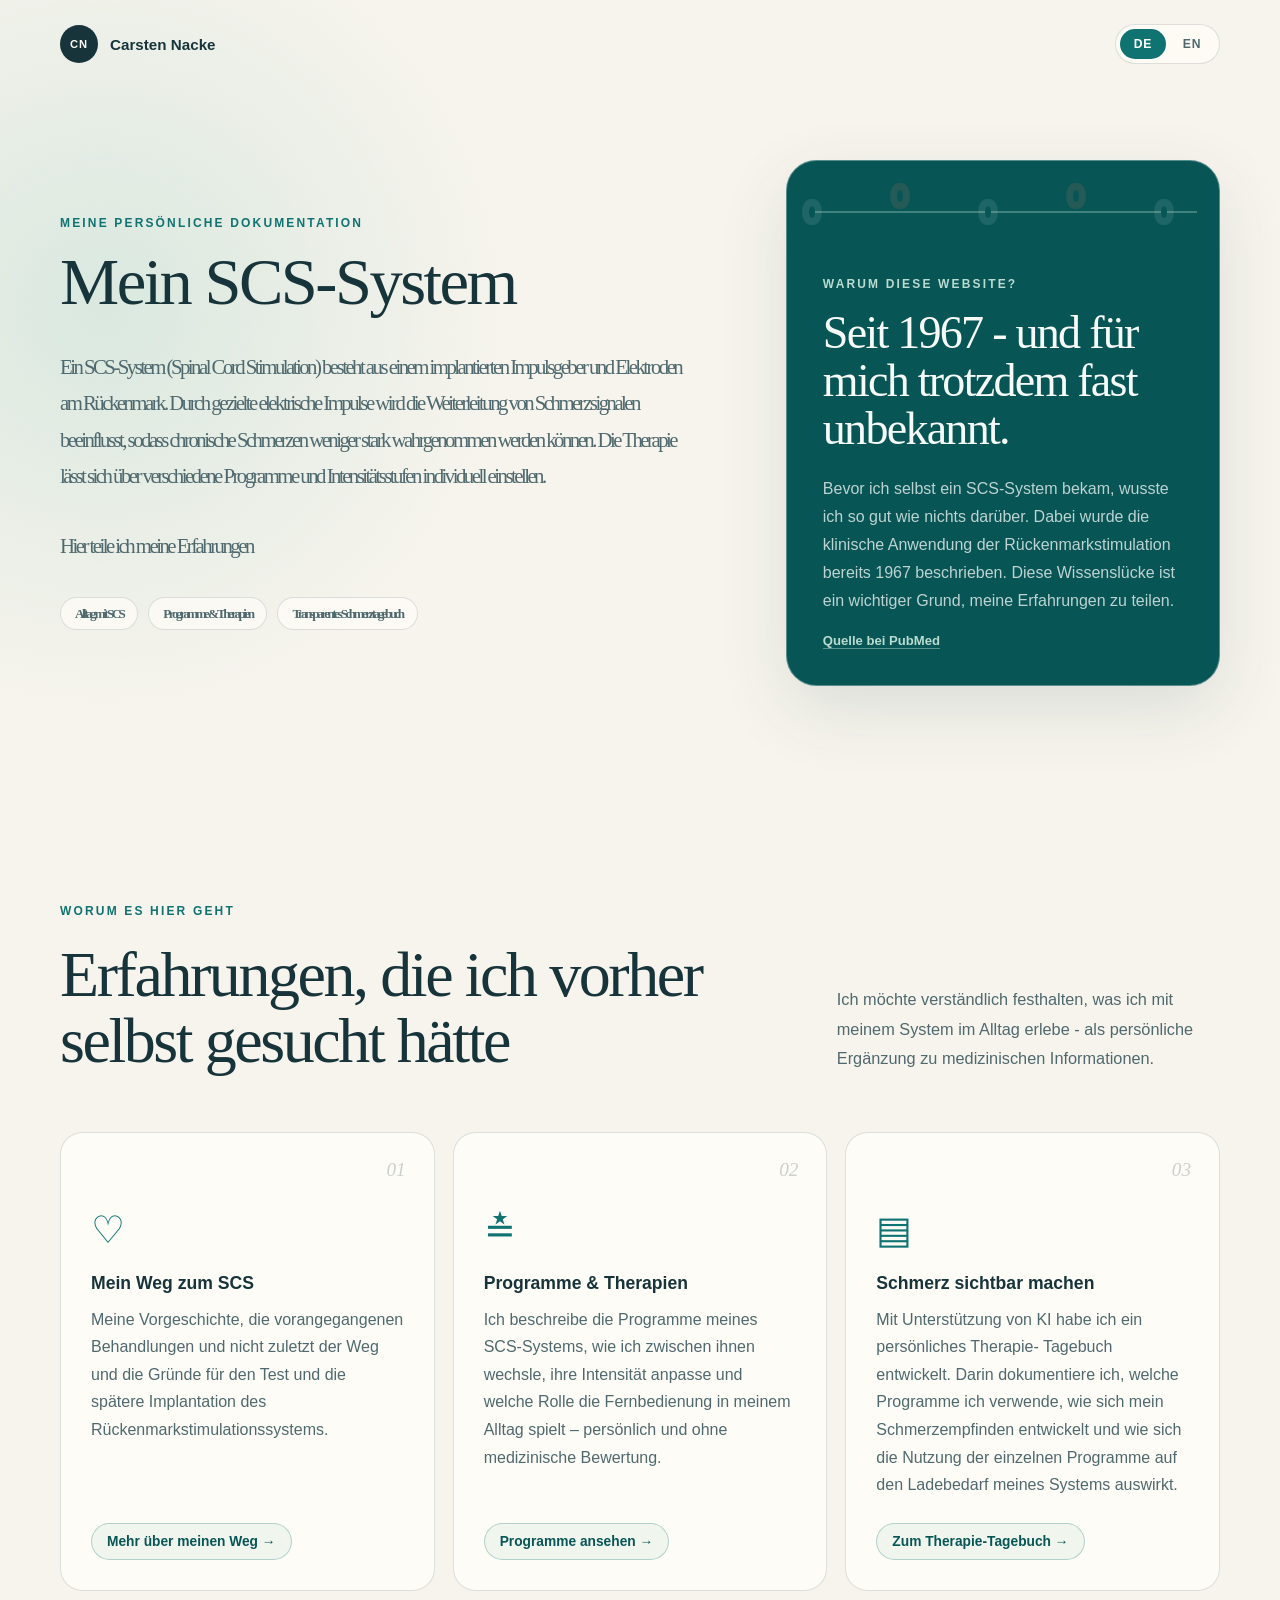
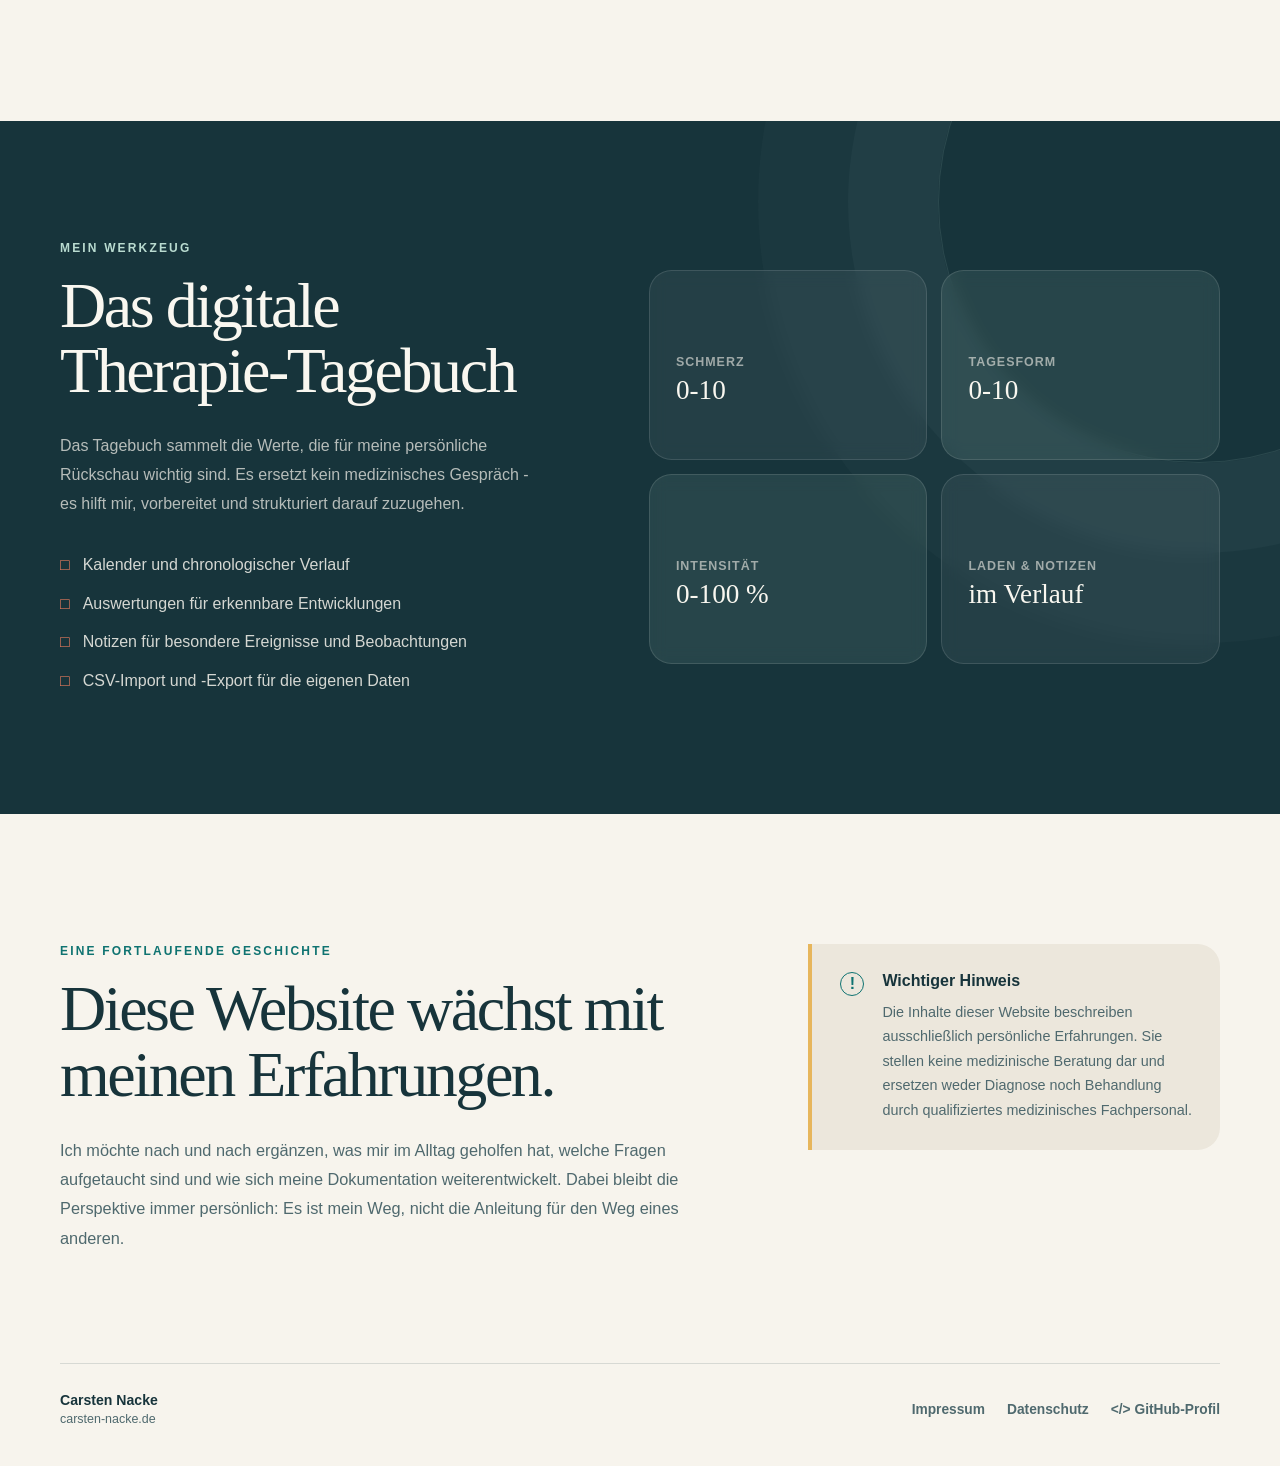
==== index.html @ b37eaeaf "Change heading from h2 to h1 for SCS-System" ====
<!doctype html>
<html lang="de">

<head>
  <meta charset="utf-8" />
  <meta name="viewport" content="width=device-width, initial-scale=1" />
  <meta name="description"
    content="Carsten Nacke berichtet über sein Leben mit einem SCS-Implantat, einstellbare Therapieprogramme und sein persönliches Schmerztagebuch." />
  <meta name="theme-color" content="#f7f4ed" />
  <link rel="canonical" href="https://carsten-nacke.de/" />
  <link rel="icon" href="favicon.svg" type="image/svg+xml" />
  <link rel="stylesheet" href="styles.css" />
  <title>Mein Leben mit einem SCS-Implantat | Carsten N</title>
</head>

<body>
  <div class="site-frame" id="top">
    <header class="site-header section-shell">
      <a class="brand" href="#top" aria-label="Carsten Nacke - Startseite">
        <span class="brand-mark" aria-hidden="true">CN</span>
        <span>Carsten Nacke</span>
      </a>
      <div class="language-tabs" aria-label="Sprache / Language" role="group">
        <button class="language-button active" data-language="de" type="button">DE</button>
        <button class="language-button" data-language="en" type="button">EN</button>
      </div>
    </header>

    <div class="language-panel" data-panel="de">
      <main>
        <section class="hero-section section-shell">
          <div class="hero-copy">
            <p class="eyebrow">Meine persönliche Dokumentation</p>
            <h1>Mein SCS-System</h>
            <p class="hero-intro">
              Ein SCS-System (Spinal Cord Stimulation) besteht aus einem implantierten 
              Impulsgeber und Elektroden am Rückenmark. Durch gezielte elektrische 
              Impulse wird die Weiterleitung von Schmerzsignalen beeinflusst, sodass 
              chronische Schmerzen weniger stark wahrgenommen werden können. Die 
              Therapie lässt sich über verschiedene Programme und Intensitätsstufen 
              individuell einstellen.
            </p>
            <p class="hero-intro">
              Hier teile ich meine Erfahrungen
            </p>  
            <div class="tag-list" aria-label="Themenschwerpunkte">
              <span class="topic-tag">Alltag mit SCS</span>
              <span class="topic-tag">Programme &amp; Therapien</span>
              <span class="topic-tag">Transparentes Schmerztagebuch</span>
            </div>
          </div>

          <aside class="signal-card">
            <div class="signal-visual" aria-hidden="true">
              <span></span><span></span><span></span><span></span><span></span>
            </div>
            <p class="card-label">Warum diese Website?</p>
            <h2>Seit 1967 - und für mich trotzdem fast unbekannt.</h2>
            <p class="signal-text">
              Bevor ich selbst ein SCS-System bekam, wusste ich so gut wie nichts
              darüber. Dabei wurde die klinische Anwendung der
              Rückenmarkstimulation bereits 1967 beschrieben. Diese Wissenslücke
              ist ein wichtiger Grund, meine Erfahrungen zu teilen.
            </p>
            <a class="source-link" href="https://pubmed.ncbi.nlm.nih.gov/12435997/" rel="noreferrer"
              target="_blank">Quelle bei PubMed</a>
          </aside>
        </section>

        <section class="story-section section-shell">
          <div class="section-heading">
            <p class="eyebrow">Worum es hier geht</p>
            <h2>Erfahrungen, die ich vorher selbst gesucht hätte</h2>
            <p>
              Ich möchte verständlich festhalten, was ich mit meinem System im
              Alltag erlebe - als persönliche Ergänzung zu medizinischen
              Informationen.
            </p>
          </div>
          <div class="chapter-grid">
            <article class="chapter-card">
              <div class="chapter-number">01</div>
              <span class="chapter-icon" aria-hidden="true">♡</span>
              <h3>Mein Weg zum SCS</h3>
              <p>
                Meine Vorgeschichte, die vorangegangenen Behandlungen und
                nicht zuletzt der Weg und die Gründe für den Test und die 
                spätere Implantation des Rückenmarkstimulationssystems.
              </p>
              <a class="chapter-link" href="mein-weg.html">
                Mehr über meinen Weg →
              </a>
            </article>
            <article class="chapter-card">
              <div class="chapter-number">02</div>
              <span class="chapter-icon" aria-hidden="true">≛</span>
              <h3>Programme &amp; Therapien</h3>
              <p>
                Ich beschreibe die Programme meines SCS-Systems, wie ich 
                zwischen ihnen wechsle, ihre Intensität anpasse und welche 
                Rolle die Fernbedienung in meinem Alltag spielt – 
                persönlich und ohne medizinische Bewertung.

              </p>
              <a class="chapter-link" href="programme.html">
                Programme ansehen →
              </a>
            </article>
            <article class="chapter-card">
              <div class="chapter-number">03</div>
              <span class="chapter-icon" aria-hidden="true">▤</span>
              <h3>Schmerz sichtbar machen</h3>
              <p>
                Mit Unterstützung von KI habe ich ein persönliches Therapie-
                Tagebuch entwickelt. Darin dokumentiere ich, welche Programme 
                ich verwende, wie sich mein Schmerzempfinden entwickelt und 
                wie sich die Nutzung der einzelnen Programme auf den Ladebedarf 
                meines Systems auswirkt.
              </p>
              <a class="chapter-link" href="therapie-tagebuch.html">
                Zum Therapie-Tagebuch →
              </a>
            </article>
          </div>
        </section>

        <section class="diary-section">
          <div class="section-shell diary-layout">
            <div class="diary-copy">
              <p class="eyebrow light">Mein Werkzeug</p>
              <h2>Das digitale Therapie-Tagebuch</h2>
              <p>
                Das Tagebuch sammelt die Werte, die für meine persönliche
                Rückschau wichtig sind. Es ersetzt kein medizinisches Gespräch -
                es hilft mir, vorbereitet und strukturiert darauf zuzugehen.
              </p>
              <ul class="feature-list">
                <li><span aria-hidden="true">□</span>Kalender und chronologischer Verlauf</li>
                <li><span aria-hidden="true">□</span>Auswertungen für erkennbare Entwicklungen</li>
                <li><span aria-hidden="true">□</span>Notizen für besondere Ereignisse und Beobachtungen</li>
                <li><span aria-hidden="true">□</span>CSV-Import und -Export für die eigenen Daten</li>
              </ul>
            </div>
            <div class="metric-grid" aria-label="Werte im Therapie-Tagebuch">
              <article class="metric-card"><span>Schmerz</span><strong>0-10</strong></article>
              <article class="metric-card"><span>Tagesform</span><strong>0-10</strong></article>
              <article class="metric-card"><span>Intensität</span><strong>0-100 %</strong></article>
              <article class="metric-card"><span>Laden &amp; Notizen</span><strong>im Verlauf</strong></article>
            </div>
          </div>
        </section>

        <section class="ongoing-section section-shell">
          <div class="ongoing-copy">
            <p class="eyebrow">Eine fortlaufende Geschichte</p>
            <h2>Diese Website wächst mit meinen Erfahrungen.</h2>
            <p>
              Ich möchte nach und nach ergänzen, was mir im Alltag geholfen hat,
              welche Fragen aufgetaucht sind und wie sich meine Dokumentation
              weiterentwickelt. Dabei bleibt die Perspektive immer persönlich:
              Es ist mein Weg, nicht die Anleitung für den Weg eines anderen.
            </p>
          </div>
          <aside class="notice-card">
            <span class="notice-icon" aria-hidden="true">!</span>
            <div>
              <h3>Wichtiger Hinweis</h3>
              <p>
                Die Inhalte dieser Website beschreiben ausschließlich persönliche
                Erfahrungen. Sie stellen keine medizinische Beratung dar und
                ersetzen weder Diagnose noch Behandlung durch qualifiziertes
                medizinisches Fachpersonal.
              </p>
            </div>
          </aside>
        </section>
      </main>
    </div>

    <div class="language-panel" data-panel="en" hidden>
      <main>
        <section class="hero-section section-shell">
          <div class="hero-copy">
            <p class="eyebrow">My personal record</p>
            <h1>Living with an SCS implant</h1>
            <p class="hero-intro">
              I share my personal experience with the different programs and
              therapy modes I can adjust on my system. I also want to show openly
              and transparently how my experience of pain changes in everyday life.
            </p>
            <div class="tag-list" aria-label="Main topics">
              <span class="topic-tag">Everyday life with SCS</span>
              <span class="topic-tag">Programs &amp; therapies</span>
              <span class="topic-tag">Transparent pain journal</span>
            </div>
          </div>

          <aside class="signal-card">
            <div class="signal-visual" aria-hidden="true">
              <span></span><span></span><span></span><span></span><span></span>
            </div>
            <p class="card-label">Why this website?</p>
            <h2>Since 1967 - yet almost unknown to me.</h2>
            <p class="signal-text">
              Before I received an SCS system myself, I knew almost nothing about
              it. Yet the clinical use of spinal cord stimulation was first
              described in 1967. That gap in knowledge is an important reason for
              sharing my experience.
            </p>
            <a class="source-link" href="https://pubmed.ncbi.nlm.nih.gov/12435997/" rel="noreferrer"
              target="_blank">Source on PubMed</a>
          </aside>
        </section>

        <section class="story-section section-shell">
          <div class="section-heading">
            <p class="eyebrow">What this is about</p>
            <h2>The experience I wish I could have found earlier</h2>
            <p>
              I want to explain what I experience with my system in everyday life
              - as a personal addition to medical information.
            </p>
          </div>
          <div class="chapter-grid">
            <article class="chapter-card">
              <div class="chapter-number">01</div>
              <span class="chapter-icon" aria-hidden="true">♡</span>
              <h3>Life with SCS</h3>
              <p>
                Personal impressions, routines and experiences from my everyday
                life with a spinal cord stimulation system.
              </p>
            </article>
            <article class="chapter-card">
              <div class="chapter-number">02</div>
              <span class="chapter-icon" aria-hidden="true">≛</span>
              <h3>Programs &amp; therapies</h3>
              <p>
                I share how I experience the programs and therapy modes I can
                adjust in everyday life - personally, without evaluating them
                medically.
              </p>
            </article>
            <article class="chapter-card">
              <div class="chapter-number">03</div>
              <span class="chapter-icon" aria-hidden="true">▤</span>
              <h3>Make pain visible</h3>
              <p>
                With regular entries, I document my experience of pain
                transparently and make changes easier for me to understand.
              </p>
            </article>
          </div>
        </section>

        <section class="diary-section">
          <div class="section-shell diary-layout">
            <div class="diary-copy">
              <p class="eyebrow light">My tool</p>
              <h2>The digital therapy journal</h2>
              <p>
                The journal collects the values that matter for my personal review.
                It does not replace a medical conversation - it helps me approach
                one in a more prepared and structured way.
              </p>
              <ul class="feature-list">
                <li><span aria-hidden="true">□</span>Calendar and chronological history</li>
                <li><span aria-hidden="true">□</span>Evaluations to make developments visible</li>
                <li><span aria-hidden="true">□</span>Notes for special events and observations</li>
                <li><span aria-hidden="true">□</span>CSV import and export for my own data</li>
              </ul>
            </div>
            <div class="metric-grid" aria-label="Therapy journal values">
              <article class="metric-card"><span>Pain</span><strong>0-10</strong></article>
              <article class="metric-card"><span>Daily condition</span><strong>0-10</strong></article>
              <article class="metric-card"><span>Intensity</span><strong>0-100%</strong></article>
              <article class="metric-card"><span>Charging &amp; notes</span><strong>over time</strong></article>
            </div>
          </div>
        </section>

        <section class="ongoing-section section-shell">
          <div class="ongoing-copy">
            <p class="eyebrow">An ongoing story</p>
            <h2>This website grows with my experience.</h2>
            <p>
              Over time, I want to add what has helped me in everyday life, which
              questions have come up and how my documentation continues to evolve.
              The perspective will always remain personal: this is my path, not a
              guide for someone else's.
            </p>
          </div>
          <aside class="notice-card">
            <span class="notice-icon" aria-hidden="true">!</span>
            <div>
              <h3>Important note</h3>
              <p>
                The content on this website describes personal experience only.
                It is not medical advice and does not replace diagnosis or
                treatment by a qualified healthcare professional.
              </p>
            </div>
          </aside>
        </section>
      </main>
    </div>

    <footer class="site-footer section-shell">
      <div><strong>Carsten Nacke</strong><span>carsten-nacke.de</span></div>
      <nav class="footer-links" aria-label="Rechtliche Hinweise">
        <a href="impressum.html">Impressum</a>
        <a href="datenschutz.html">Datenschutz</a>
        <a href="https://github.com/crstnnck" rel="noreferrer" target="_blank">
          &lt;/&gt; GitHub-Profil
        </a>
      </nav>
    </footer>
  </div>
  <script src="script.js"></script>
</body>

</html>
---- styles.css ----
:root {
  --ink: #17343b;
  --ink-soft: #4f696e;
  --paper: #f7f4ed;
  --paper-deep: #ece7dc;
  --white: #fffdf8;
  --teal: #0f7371;
  --teal-dark: #085556;
  --mint: #b9dbd0;
  --coral: #ed7c5f;
  --amber: #e7b65c;
  --line: rgba(23, 52, 59, 0.14);
  --shadow: 0 24px 70px rgba(25, 68, 70, 0.12);
  --radius: 1.4rem;
}

* { box-sizing: border-box; }
html { scroll-behavior: smooth; }
body {
  margin: 0;
  background: var(--paper);
  color: var(--ink);
  font-family: "Segoe UI Variable", "Segoe UI", Arial, sans-serif;
  text-rendering: optimizeLegibility;
}
a { color: inherit; text-decoration: none; }
button { font: inherit; }
[hidden] { display: none !important; }

.site-frame {
  min-height: 100vh;
  overflow: hidden;
  background: radial-gradient(circle at 8% 10%, rgba(185, 219, 208, 0.48), transparent 26rem), var(--paper);
}
.section-shell { width: min(1160px, calc(100% - 40px)); margin-inline: auto; }

.site-header {
  position: relative;
  z-index: 10;
  display: flex;
  align-items: center;
  justify-content: space-between;
  padding-block: 24px;
}
.brand { display: inline-flex; align-items: center; gap: 12px; font-size: .95rem; font-weight: 750; }
.brand-mark {
  display: grid;
  width: 38px;
  height: 38px;
  place-items: center;
  border-radius: 50%;
  background: var(--ink);
  color: var(--white);
  font-size: .7rem;
  letter-spacing: .08em;
}
.language-tabs {
  display: flex;
  gap: 3px;
  padding: 4px;
  border: 1px solid var(--line);
  border-radius: 999px;
  background: rgba(255, 253, 248, .76);
  backdrop-filter: blur(12px);
}
.language-button {
  min-width: 46px;
  height: 30px;
  border: 0;
  border-radius: 999px;
  background: transparent;
  color: var(--ink-soft);
  cursor: pointer;
  font-size: .76rem;
  font-weight: 800;
  letter-spacing: .06em;
}
.language-button.active { background: var(--teal); color: white; }

.hero-section {
  display: grid;
  grid-template-columns: minmax(0, 1.12fr) minmax(320px, .78fr);
  gap: clamp(48px, 8vw, 110px);
  align-items: center;
  min-height: 680px;
  padding-block: 72px 108px;
}
.hero-copy h1, .section-heading h2, .diary-copy h2, .ongoing-copy h2, .signal-card h2 {
  margin: 0;
  font-family: Georgia, "Times New Roman", serif;
  font-weight: 500;
  letter-spacing: -.038em;
}
.hero-copy h1 { max-width: 720px; font-size: clamp(2.75rem, 5.2vw, 5rem); line-height: 1.01; }
.eyebrow, .card-label {
  margin: 0 0 18px;
  color: var(--teal);
  font-size: .75rem;
  font-weight: 850;
  letter-spacing: .18em;
  text-transform: uppercase;
}
.hero-intro { max-width: 680px; margin: 34px 0 0; color: var(--ink-soft); font-size: clamp(1.08rem, 1.7vw, 1.3rem); line-height: 1.75; }
.tag-list { display: flex; flex-wrap: wrap; gap: 10px; margin-top: 32px; }
.topic-tag { padding: 9px 14px; border: 1px solid var(--line); border-radius: 999px; background: rgba(255,253,248,.7); color: var(--ink-soft); font-size: .82rem; font-weight: 650; }

.signal-card {
  position: relative;
  overflow: hidden;
  padding: 36px;
  border: 1px solid rgba(255,255,255,.32);
  border-radius: calc(var(--radius) + .5rem);
  background: var(--teal-dark);
  box-shadow: var(--shadow);
  color: #f6fbf8;
}
.signal-card .card-label { margin-top: 80px; color: var(--mint); }
.signal-card h2 { font-size: clamp(2rem, 3.6vw, 3.15rem); line-height: 1.04; }
.signal-text { margin: 22px 0 0; color: rgba(246,251,248,.76); line-height: 1.75; }
.source-link { display: inline-block; margin-top: 18px; border-bottom: 1px solid rgba(185,219,208,.45); color: var(--mint); font-size: .82rem; font-weight: 700; }
.source-link:hover { border-bottom-color: var(--coral); color: #fff; }
.signal-visual { position: absolute; inset: 22px 22px auto; display: flex; align-items: center; height: 58px; }
.signal-visual::before { position: absolute; right: 0; left: 0; height: 2px; background: rgba(185,219,208,.32); content: ""; }
.signal-visual span { position: relative; z-index: 1; width: 12px; height: 12px; margin-right: calc((100% - 60px) / 4); border: 3px solid var(--teal-dark); border-radius: 50%; background: var(--mint); box-shadow: 0 0 0 7px rgba(185,219,208,.12); }
.signal-visual span:nth-child(2), .signal-visual span:nth-child(4) { transform: translateY(-16px); background: var(--coral); box-shadow: 0 0 0 7px rgba(237,124,95,.12); }

.story-section { padding-block: 110px 130px; }
.section-heading { display: grid; grid-template-columns: minmax(0, 1fr) minmax(260px, .55fr); gap: 28px 80px; align-items: end; }
.section-heading .eyebrow { grid-column: 1 / -1; margin-bottom: -4px; }
.section-heading h2, .diary-copy h2, .ongoing-copy h2 { font-size: clamp(2.6rem, 5vw, 4.6rem); line-height: 1.03; }
.section-heading > p:last-child, .ongoing-copy > p:last-child { margin: 0; color: var(--ink-soft); font-size: 1.02rem; line-height: 1.8; }
.chapter-grid { display: grid; grid-template-columns: repeat(3, 1fr); gap: 18px; margin-top: 58px; }
.chapter-card { position: relative; display: flex; flex-direction: column; min-height: 320px; padding: 30px; border: 1px solid var(--line); border-radius: var(--radius); background: rgba(255,253,248,.84); }
.chapter-icon { display: block; margin-top: 48px; color: var(--teal); font-family: Georgia, serif; font-size: 2.4rem; line-height: 1; }
.chapter-number { position: absolute; top: 26px; right: 28px; color: rgba(23,52,59,.22); font-family: Georgia, serif; font-size: 1.2rem; font-style: italic; }
.chapter-card h3 { margin: 24px 0 12px; font-size: 1.1rem; }
.chapter-card p { margin: 0 0 24px; color: var(--ink-soft); line-height: 1.72; }
.chapter-link {
  display: inline-flex;
  align-items: center;
  align-self: flex-start;
  margin-top: auto;
  padding: 10px 15px;
  border: 1px solid rgba(15, 115, 113, .28);
  border-radius: 999px;
  background: rgba(185, 219, 208, .2);
  color: var(--teal-dark);
  font-size: .86rem;
  font-weight: 800;
  transition: background-color .2s ease, border-color .2s ease, transform .2s ease;
}
.chapter-link:hover, .chapter-link:focus-visible {
  border-color: var(--teal);
  background: rgba(185, 219, 208, .42);
  transform: translateY(-1px);
}
.chapter-link:focus-visible { outline: 3px solid rgba(15, 115, 113, .22); outline-offset: 3px; }

.diary-section { position: relative; overflow: hidden; padding-block: 120px; background: var(--ink); color: #f9f7f0; }
.diary-section::after { position: absolute; top: -180px; right: -180px; width: 520px; height: 520px; border: 1px solid rgba(185,219,208,.12); border-radius: 50%; box-shadow: 0 0 0 90px rgba(185,219,208,.035), 0 0 0 180px rgba(185,219,208,.025); content: ""; }
.diary-layout { position: relative; z-index: 1; display: grid; grid-template-columns: minmax(0,.92fr) minmax(0,1.08fr); gap: clamp(50px,8vw,110px); align-items: center; }
.eyebrow.light { color: var(--mint); }
.diary-copy > p:not(.eyebrow) { max-width: 610px; margin: 28px 0 0; color: rgba(249,247,240,.7); line-height: 1.8; }
.feature-list { display: grid; gap: 14px; margin: 34px 0 0; padding: 0; list-style: none; }
.feature-list li { display: flex; align-items: flex-start; gap: 13px; color: rgba(249,247,240,.84); line-height: 1.55; }
.feature-list li span { color: var(--coral); font-weight: 800; }
.metric-grid { display: grid; grid-template-columns: repeat(2, 1fr); gap: 14px; }
.metric-card { min-height: 190px; padding: 26px; border: 1px solid rgba(255,255,255,.12); border-radius: var(--radius); background: rgba(255,255,255,.06); backdrop-filter: blur(8px); }
.metric-card:nth-child(2), .metric-card:nth-child(3) { background: rgba(185,219,208,.1); }
.metric-card span, .metric-card strong { display: block; }
.metric-card span { margin-top: 58px; color: rgba(249,247,240,.58); font-size: .78rem; font-weight: 750; letter-spacing: .08em; text-transform: uppercase; }
.metric-card strong { margin-top: 6px; font-family: Georgia, serif; font-size: 1.7rem; font-weight: 500; }

.ongoing-section { display: grid; grid-template-columns: minmax(0,1fr) minmax(320px,.65fr); gap: clamp(48px,9vw,120px); align-items: start; padding-block: 130px 110px; }
.ongoing-copy > p:last-child { max-width: 670px; margin-top: 28px; }
.notice-card { display: flex; gap: 18px; padding: 28px; border-left: 4px solid var(--amber); border-radius: 0 var(--radius) var(--radius) 0; background: var(--paper-deep); }
.notice-icon { display: grid; flex: 0 0 auto; width: 24px; height: 24px; place-items: center; border: 1px solid var(--teal); border-radius: 50%; color: var(--teal); font-weight: 850; }
.notice-card h3 { margin: 0; font-size: 1rem; }
.notice-card p { margin: 10px 0 0; color: var(--ink-soft); font-size: .9rem; line-height: 1.7; }

.site-footer { display: flex; align-items: center; justify-content: space-between; padding-block: 28px 40px; border-top: 1px solid var(--line); }
.site-footer > div { display: flex; flex-direction: column; gap: 4px; }
.site-footer strong { font-size: .88rem; }
.site-footer span { color: var(--ink-soft); font-size: .78rem; }
.site-footer a { color: var(--ink-soft); font-size: .86rem; font-weight: 650; }
.site-footer a:hover { color: var(--teal); }
.footer-links { display: flex; flex-wrap: wrap; justify-content: flex-end; gap: 12px 22px; }

.content-page { min-height: calc(100vh - 170px); padding-block: 70px 110px; }
.content-intro { max-width: 850px; }
.content-intro h1 {
  max-width: 780px;
  margin: 0;
  font-family: Georgia, "Times New Roman", serif;
  font-size: clamp(2.8rem, 6vw, 5.2rem);
  font-weight: 500;
  letter-spacing: -.038em;
  line-height: 1.01;
}
.content-intro > p:last-child { max-width: 720px; margin: 26px 0 0; color: var(--ink-soft); font-size: 1.08rem; line-height: 1.8; }
.content-status { display: inline-flex; margin-top: 28px; padding: 10px 14px; border-radius: 999px; background: rgba(185, 219, 208, .3); color: var(--teal-dark); font-size: .82rem; font-weight: 750; }
.content-toc { display: grid; grid-template-columns: repeat(4, 1fr); gap: 12px; margin-top: 64px; }
.content-toc a { padding: 18px; border: 1px solid var(--line); border-radius: 1rem; background: rgba(255,253,248,.72); color: var(--ink-soft); font-size: .88rem; font-weight: 700; line-height: 1.45; }
.content-toc a:hover, .content-toc a:focus-visible { border-color: rgba(15,115,113,.45); color: var(--teal-dark); }
.content-list { display: grid; gap: 18px; margin-top: 36px; }
.content-section { scroll-margin-top: 24px; padding: clamp(26px, 5vw, 48px); border: 1px solid var(--line); border-radius: var(--radius); background: rgba(255,253,248,.84); }
.content-section-number { color: var(--teal); font-family: Georgia, "Times New Roman", serif; font-size: 1rem; font-style: italic; }
.content-section h2 { margin: 12px 0 0; font-family: Georgia, "Times New Roman", serif; font-size: clamp(1.7rem, 3vw, 2.5rem); font-weight: 500; letter-spacing: -.025em; }
.content-section p { max-width: 760px; margin: 18px 0 0; color: var(--ink-soft); line-height: 1.8; }
.content-note { margin-top: 34px; padding: 24px 28px; border-left: 4px solid var(--amber); background: var(--paper-deep); color: var(--ink-soft); line-height: 1.75; }

.legal-page { min-height: calc(100vh - 170px); padding-block: 70px 110px; }
.legal-intro { max-width: 760px; margin-bottom: 54px; }
.legal-intro h1 {
  margin: 0;
  font-family: Georgia, "Times New Roman", serif;
  font-size: clamp(2.8rem, 6vw, 5rem);
  font-weight: 500;
  letter-spacing: -.038em;
  line-height: 1.01;
}
.legal-intro > p:last-child { margin: 24px 0 0; color: var(--ink-soft); font-size: 1.08rem; line-height: 1.75; }
.legal-content { display: grid; gap: 18px; max-width: 860px; }
.legal-card { padding: clamp(24px, 4vw, 38px); border: 1px solid var(--line); border-radius: var(--radius); background: rgba(255,253,248,.84); }
.legal-card h2 { margin: 0 0 16px; font-family: Georgia, "Times New Roman", serif; font-size: clamp(1.55rem, 3vw, 2.2rem); font-weight: 500; letter-spacing: -.025em; }
.legal-card h3 { margin: 26px 0 10px; font-size: 1rem; }
.legal-card p, .legal-card li, .legal-card address { color: var(--ink-soft); line-height: 1.75; }
.legal-card p { margin: 12px 0 0; }
.legal-card ul { margin: 12px 0 0; padding-left: 22px; }
.legal-card address { font-style: normal; }
.legal-card a { color: var(--teal); text-decoration: underline; text-decoration-thickness: 1px; text-underline-offset: 3px; }
.legal-card a:hover { color: var(--teal-dark); }
.legal-updated { margin-top: 26px; color: var(--ink-soft); font-size: .82rem; }

@media (max-width: 900px) {
  .hero-section, .diary-layout, .ongoing-section { grid-template-columns: 1fr; }
  .hero-section { min-height: auto; padding-block: 68px 90px; }
  .signal-card { max-width: 620px; }
  .section-heading { grid-template-columns: 1fr; }
  .chapter-grid { grid-template-columns: 1fr; }
  .chapter-card { min-height: auto; }
  .notice-card { max-width: 650px; }
  .content-toc { grid-template-columns: repeat(2, 1fr); }
}

@media (max-width: 620px) {
  .section-shell { width: min(100% - 28px, 1160px); }
  .site-header { padding-block: 18px; }
  .brand > span:last-child { display: none; }
  .hero-section { gap: 42px; padding-block: 52px 76px; }
  .hero-copy h1 { font-size: clamp(2.45rem, 12vw, 3.4rem); }
  .signal-card, .chapter-card, .notice-card { padding: 24px; }
  .story-section, .ongoing-section, .diary-section { padding-block: 86px; }
  .metric-grid { grid-template-columns: 1fr; }
  .site-footer { align-items: flex-start; gap: 24px; }
  .footer-links { justify-content: flex-start; }
  .legal-page { padding-block: 52px 80px; }
  .content-page { padding-block: 52px 80px; }
  .content-toc { grid-template-columns: 1fr; margin-top: 44px; }
}

@media (prefers-reduced-motion: reduce) {
  html { scroll-behavior: auto; }
}
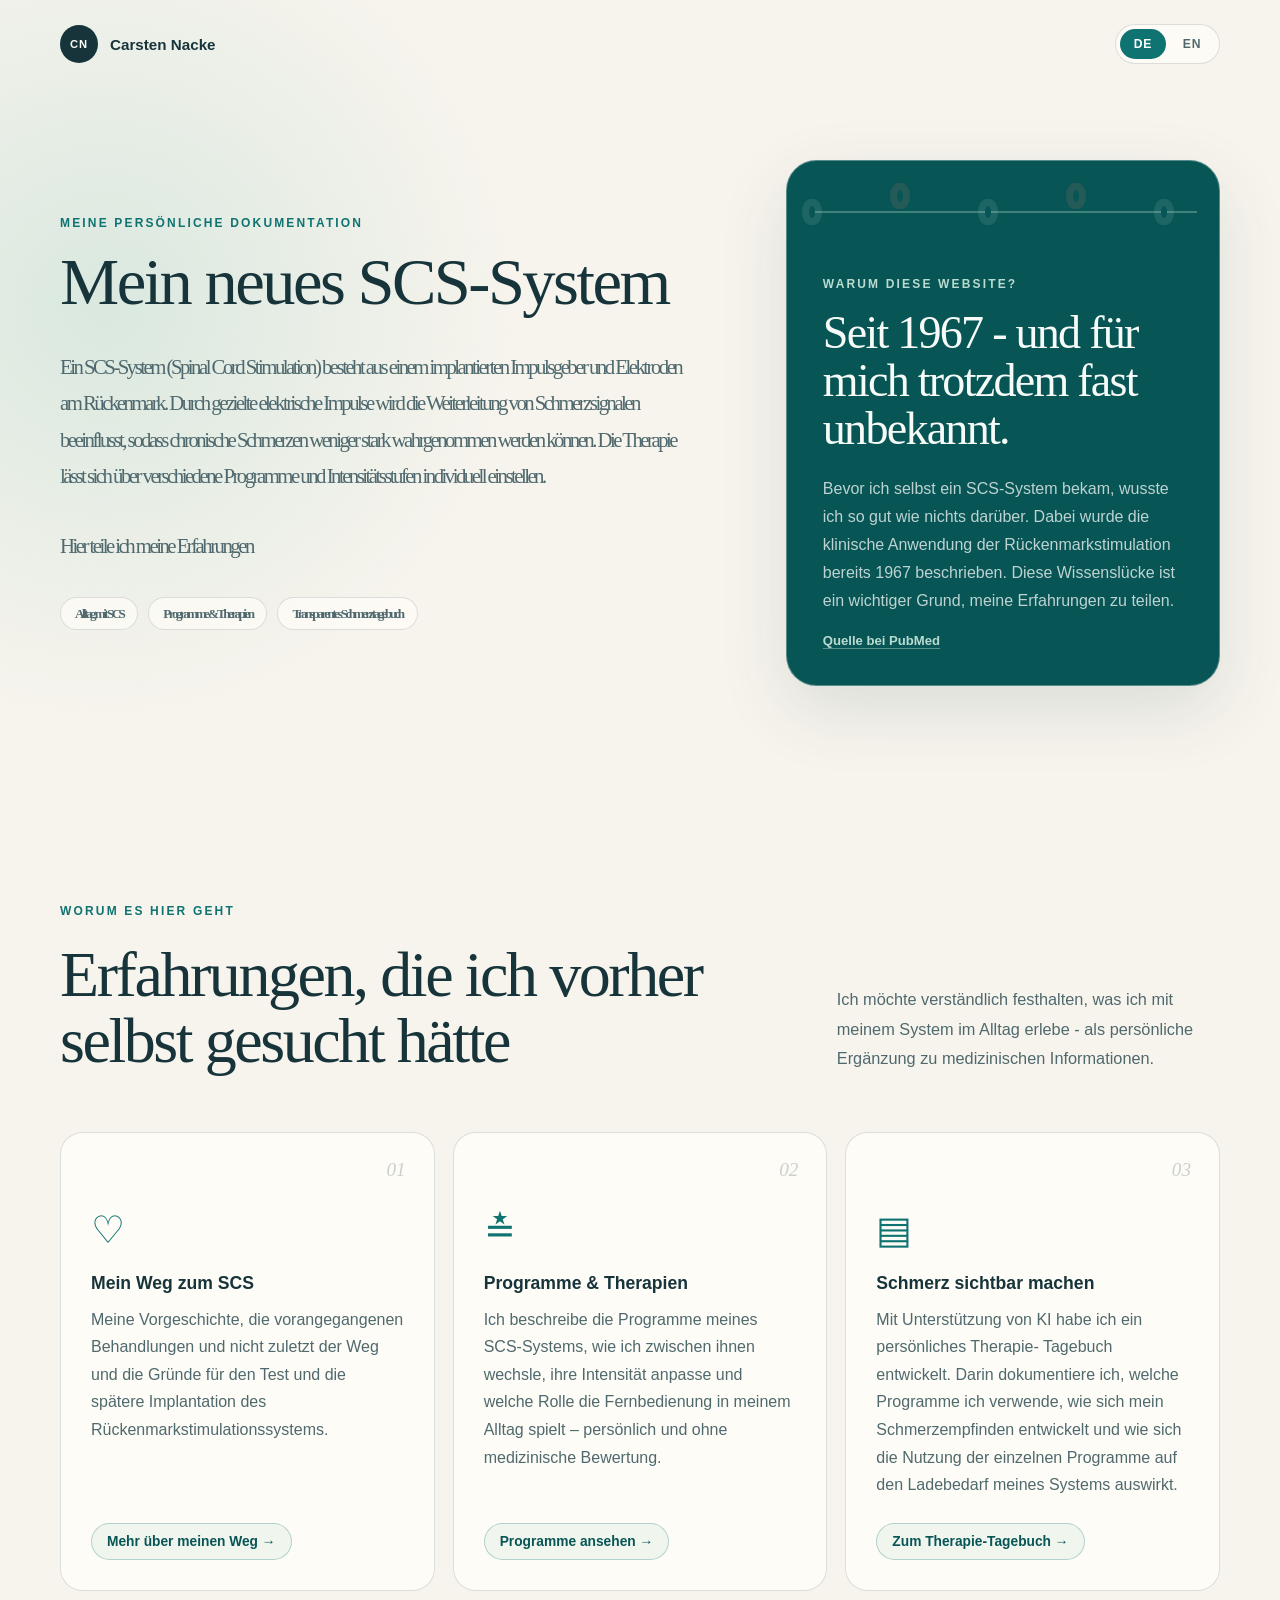
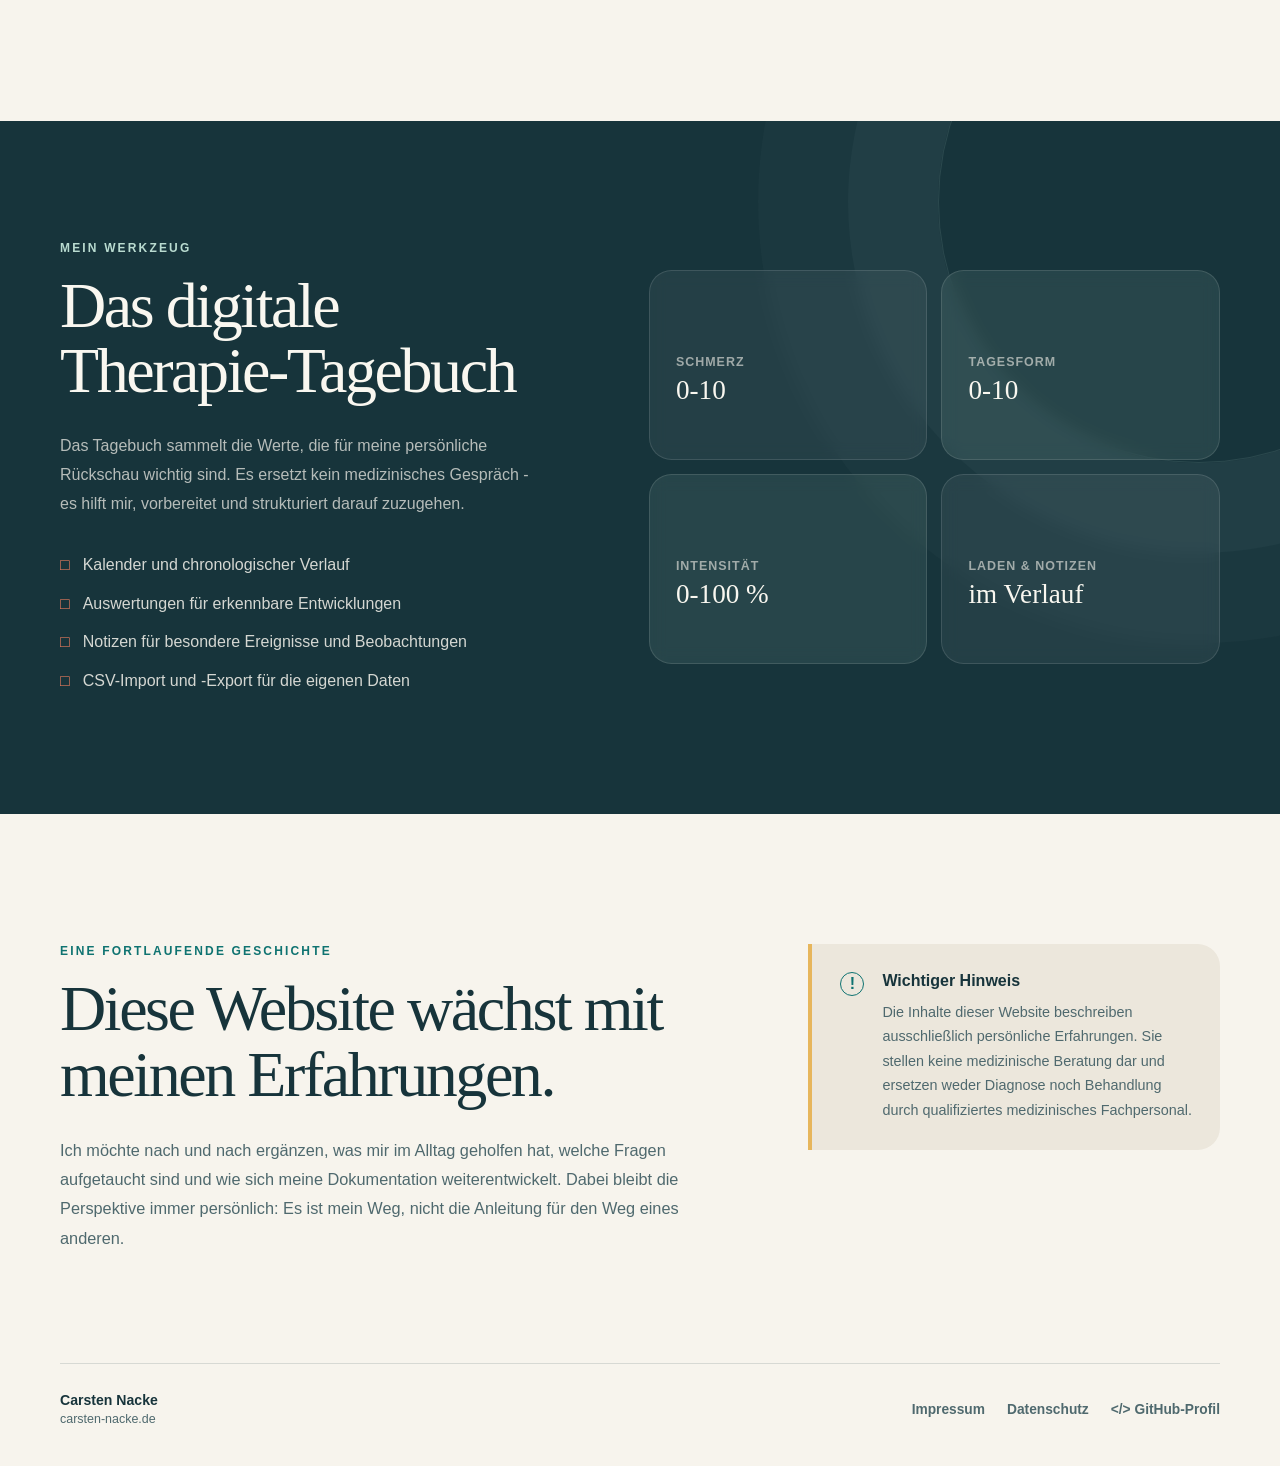
==== commit 4eff9c8d: "Update heading text in index.html" ====
--- a/index.html
+++ b/index.html
@@ -31,13 +31,14 @@
         <section class="hero-section section-shell">
           <div class="hero-copy">
             <p class="eyebrow">Meine persönliche Dokumentation</p>
-            <h1>Mein SCS-System</h>
+            <h1> Mein neues SCS-System </h>
             <p class="hero-intro">
-              Ein SCS-System (Spinal Cord Stimulation) besteht aus einem implantierten 
-              Impulsgeber und Elektroden am Rückenmark. Durch gezielte elektrische 
-              Impulse wird die Weiterleitung von Schmerzsignalen beeinflusst, sodass 
-              chronische Schmerzen weniger stark wahrgenommen werden können. Die 
-              Therapie lässt sich über verschiedene Programme und Intensitätsstufen 
+              Ein SCS-System (Spinal Cord Stimulation) besteht aus einem 
+              implantierten Impulsgeber und Elektroden am Rückenmark. 
+              Durch gezielte elektrische Impulse wird die Weiterleitung 
+              von Schmerzsignalen beeinflusst, sodass chronische Schmerzen 
+              weniger stark wahrgenommen werden können. Die Therapie lässt 
+              sich über verschiedene Programme und Intensitätsstufen 
               individuell einstellen.
             </p>
             <p class="hero-intro">
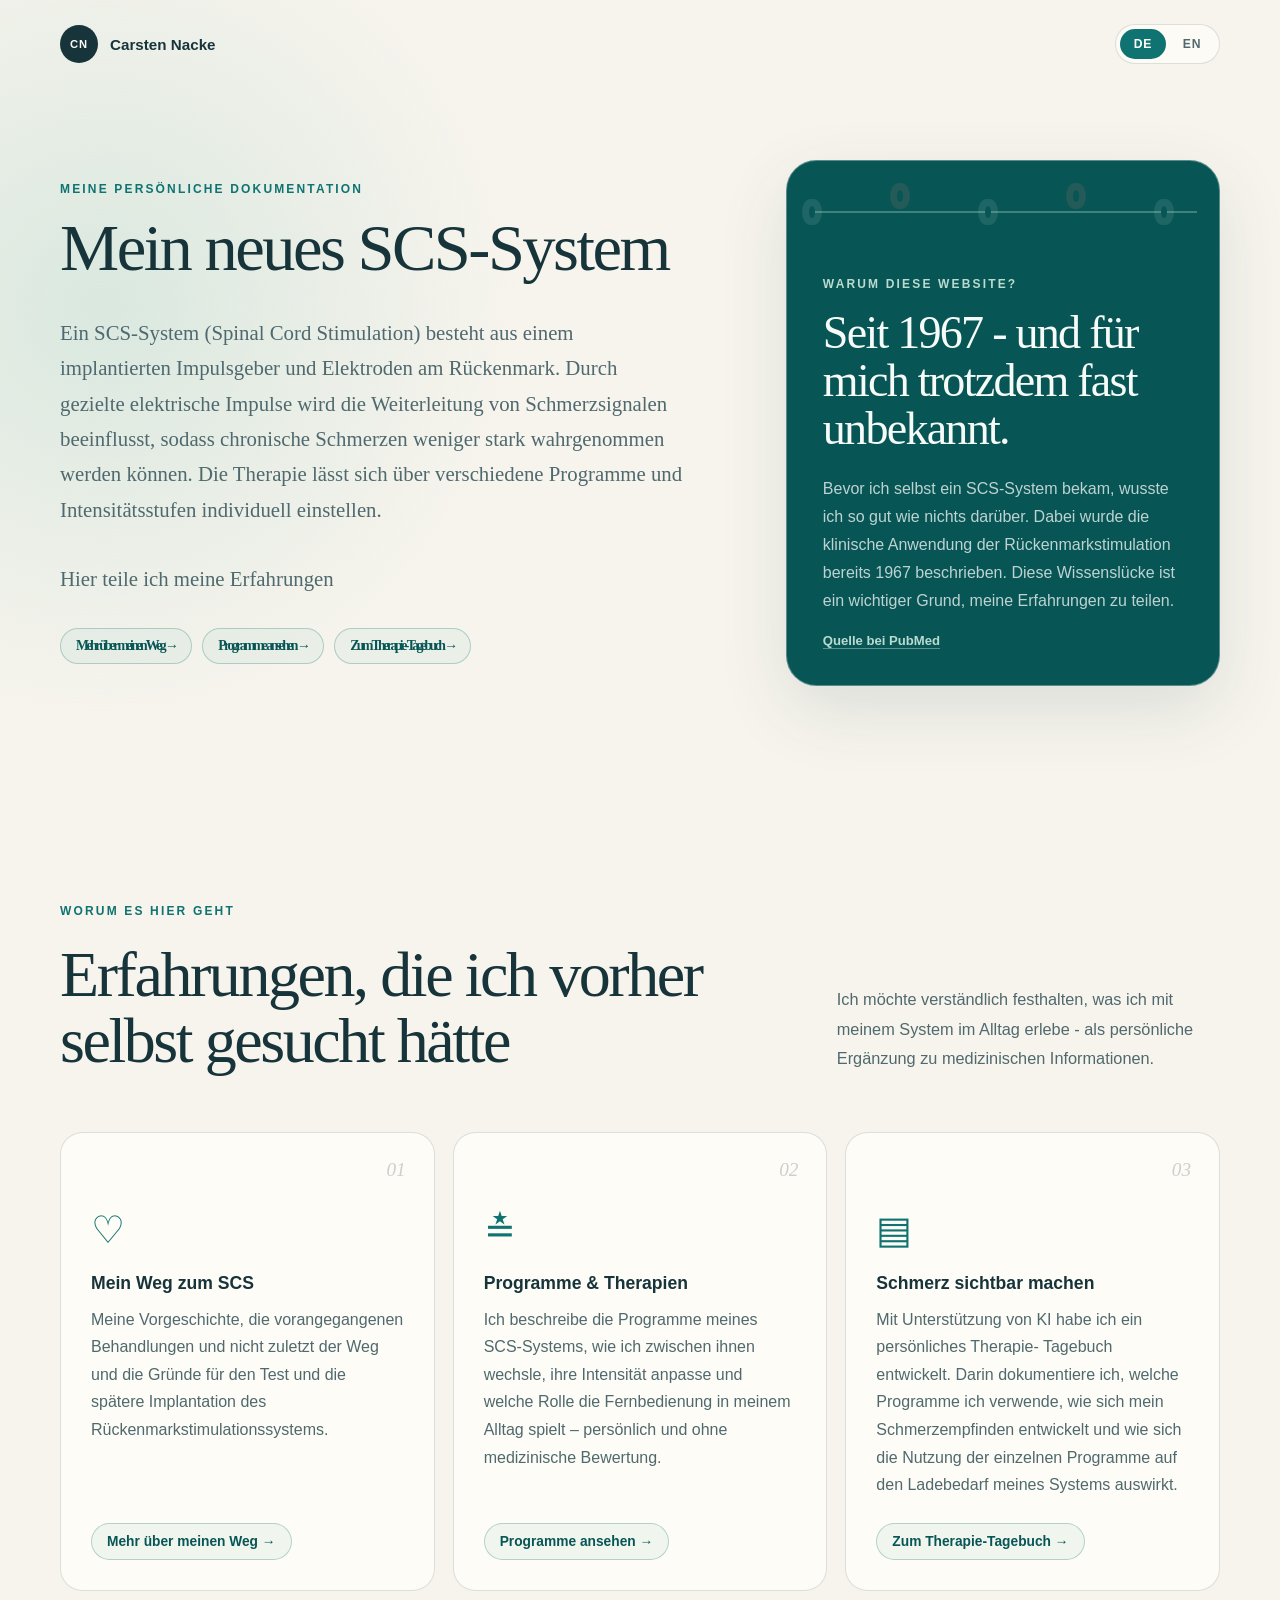
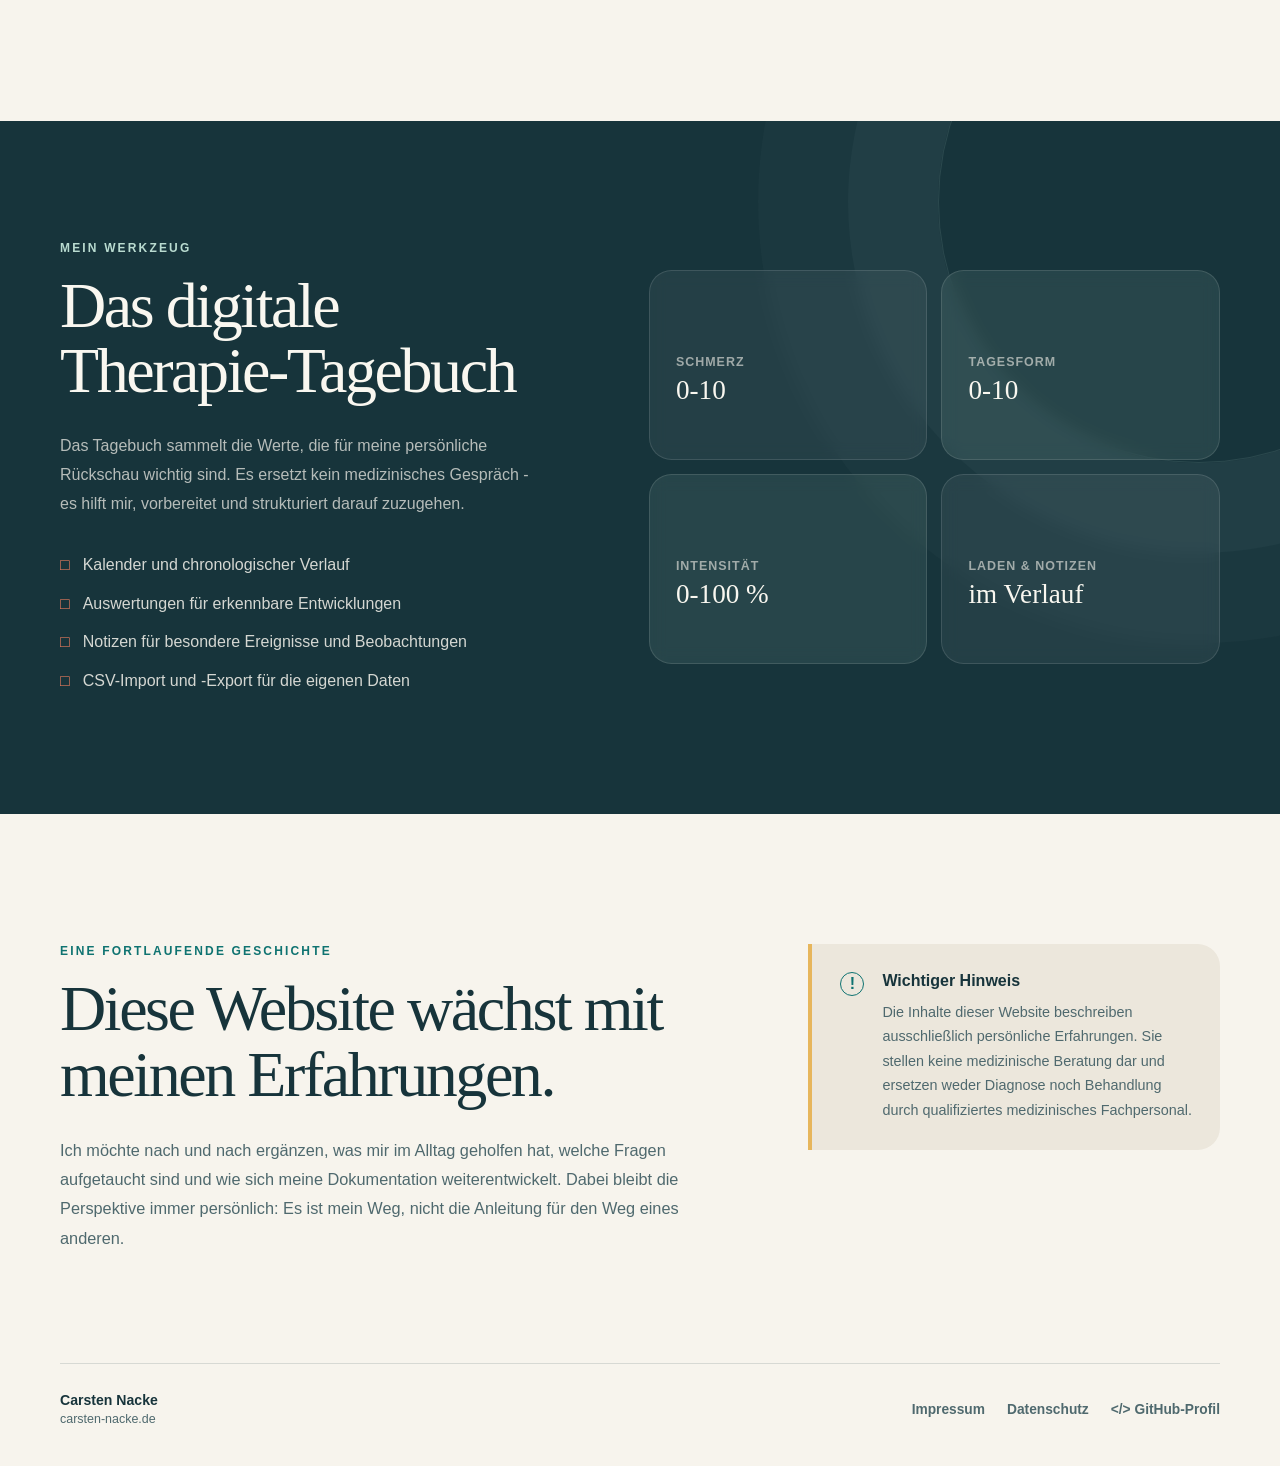
==== commit b334f8dc: "Update index.html" ====
--- a/index.html
+++ b/index.html
@@ -45,9 +45,15 @@
               Hier teile ich meine Erfahrungen
             </p>  
             <div class="tag-list" aria-label="Themenschwerpunkte">
-              <span class="topic-tag">Alltag mit SCS</span>
-              <span class="topic-tag">Programme &amp; Therapien</span>
-              <span class="topic-tag">Transparentes Schmerztagebuch</span>
+              <a class="chapter-link" href="mein-weg.html">
+                Mehr über meinen Weg →
+              </a>
+              <a class="chapter-link" href="programme.html">
+                Programme ansehen →
+              </a>
+              <a class="chapter-link" href="therapie-tagebuch.html">
+                Zum Therapie-Tagebuch →
+              </a>
             </div>
           </div>
 
--- a/styles.css
+++ b/styles.css
@@ -20,8 +20,8 @@
   margin: 0;
   background: var(--paper);
   color: var(--ink);
-  font-family: "Segoe UI Variable", "Segoe UI", Arial, sans-serif;
-  text-rendering: optimizeLegibility;
+  font-family: "Segoe UI", Arial, sans-serif;
+  font-weight: 400;
 }
 a { color: inherit; text-decoration: none; }
 button { font: inherit; }
@@ -100,7 +100,15 @@
   letter-spacing: .18em;
   text-transform: uppercase;
 }
-.hero-intro { max-width: 680px; margin: 34px 0 0; color: var(--ink-soft); font-size: clamp(1.08rem, 1.7vw, 1.3rem); line-height: 1.75; }
+.hero-intro {
+  max-width: 680px;
+  margin: 34px 0 0;
+  color: var(--ink-soft);
+  font-size: clamp(1.08rem, 1.7vw, 1.3rem);
+  font-weight: 400;
+  letter-spacing: normal;
+  line-height: 1.7;
+}
 .tag-list { display: flex; flex-wrap: wrap; gap: 10px; margin-top: 32px; }
 .topic-tag { padding: 9px 14px; border: 1px solid var(--line); border-radius: 999px; background: rgba(255,253,248,.7); color: var(--ink-soft); font-size: .82rem; font-weight: 650; }
 
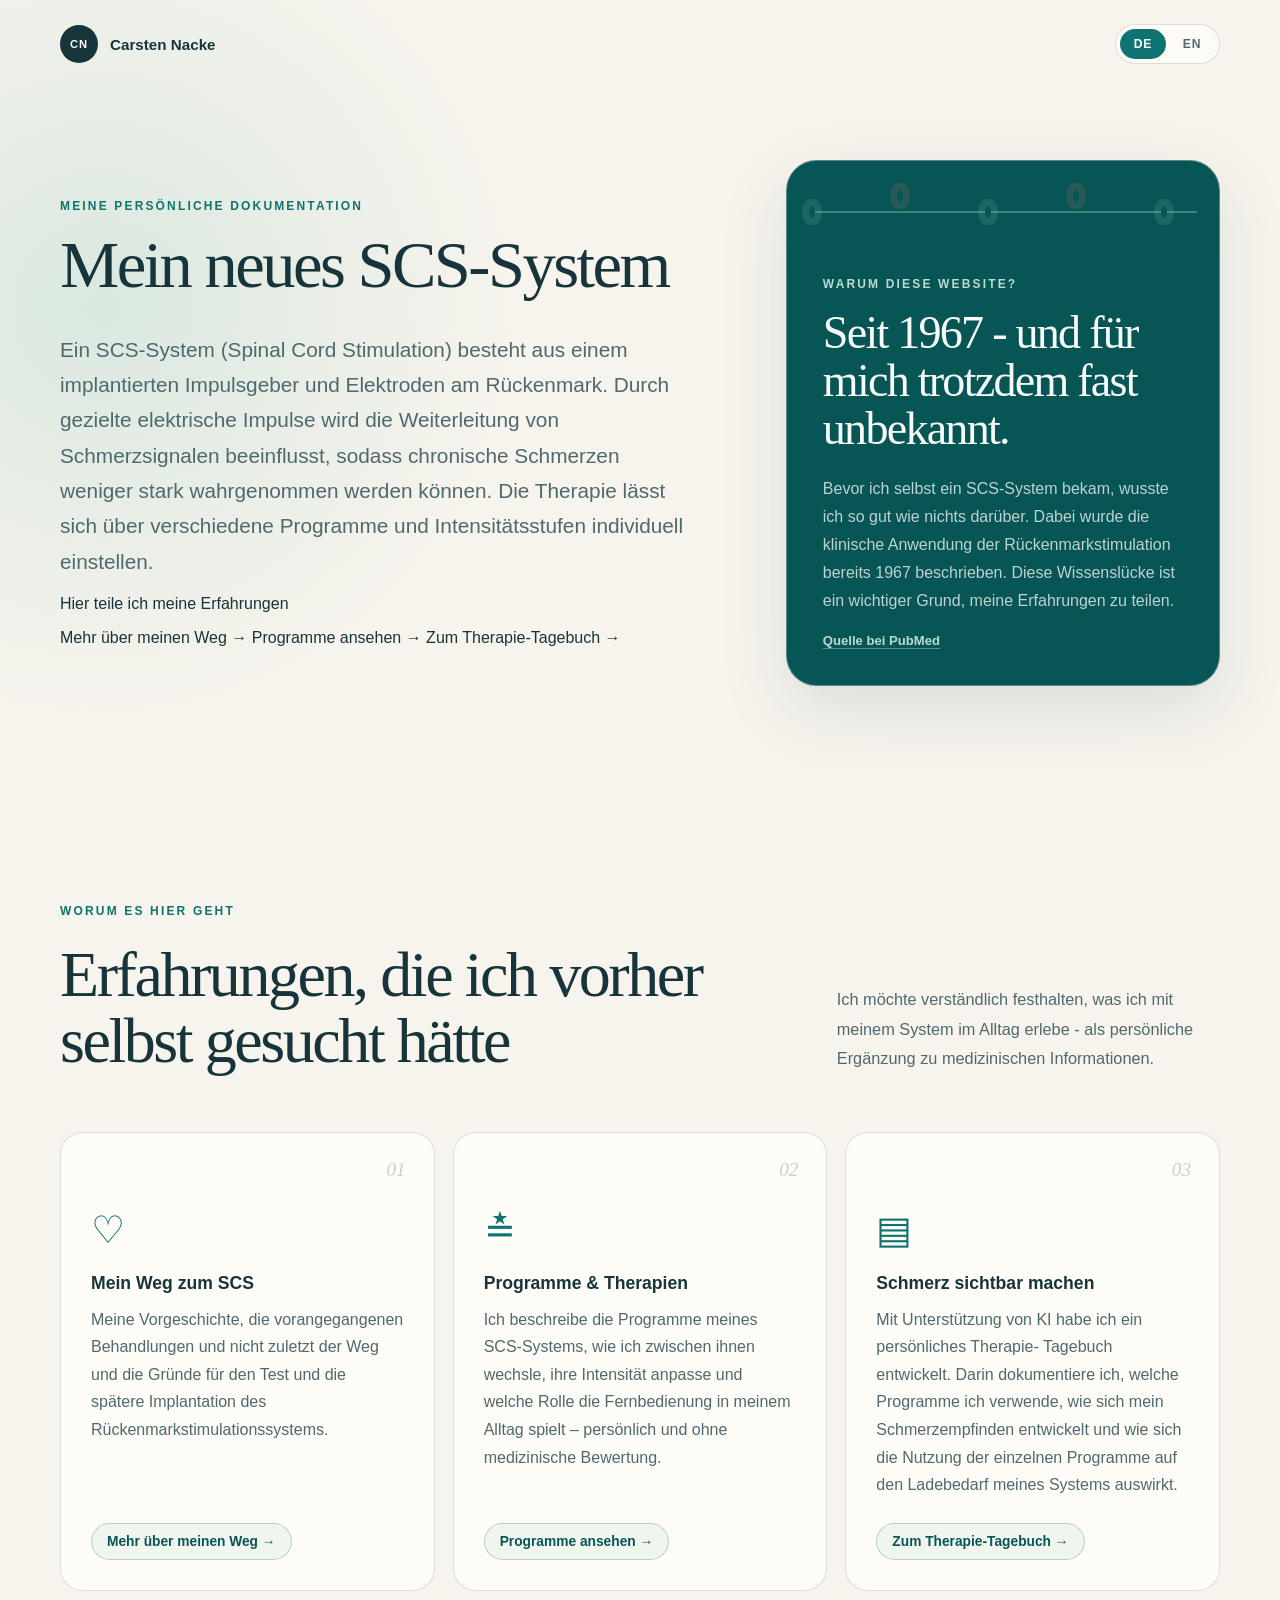
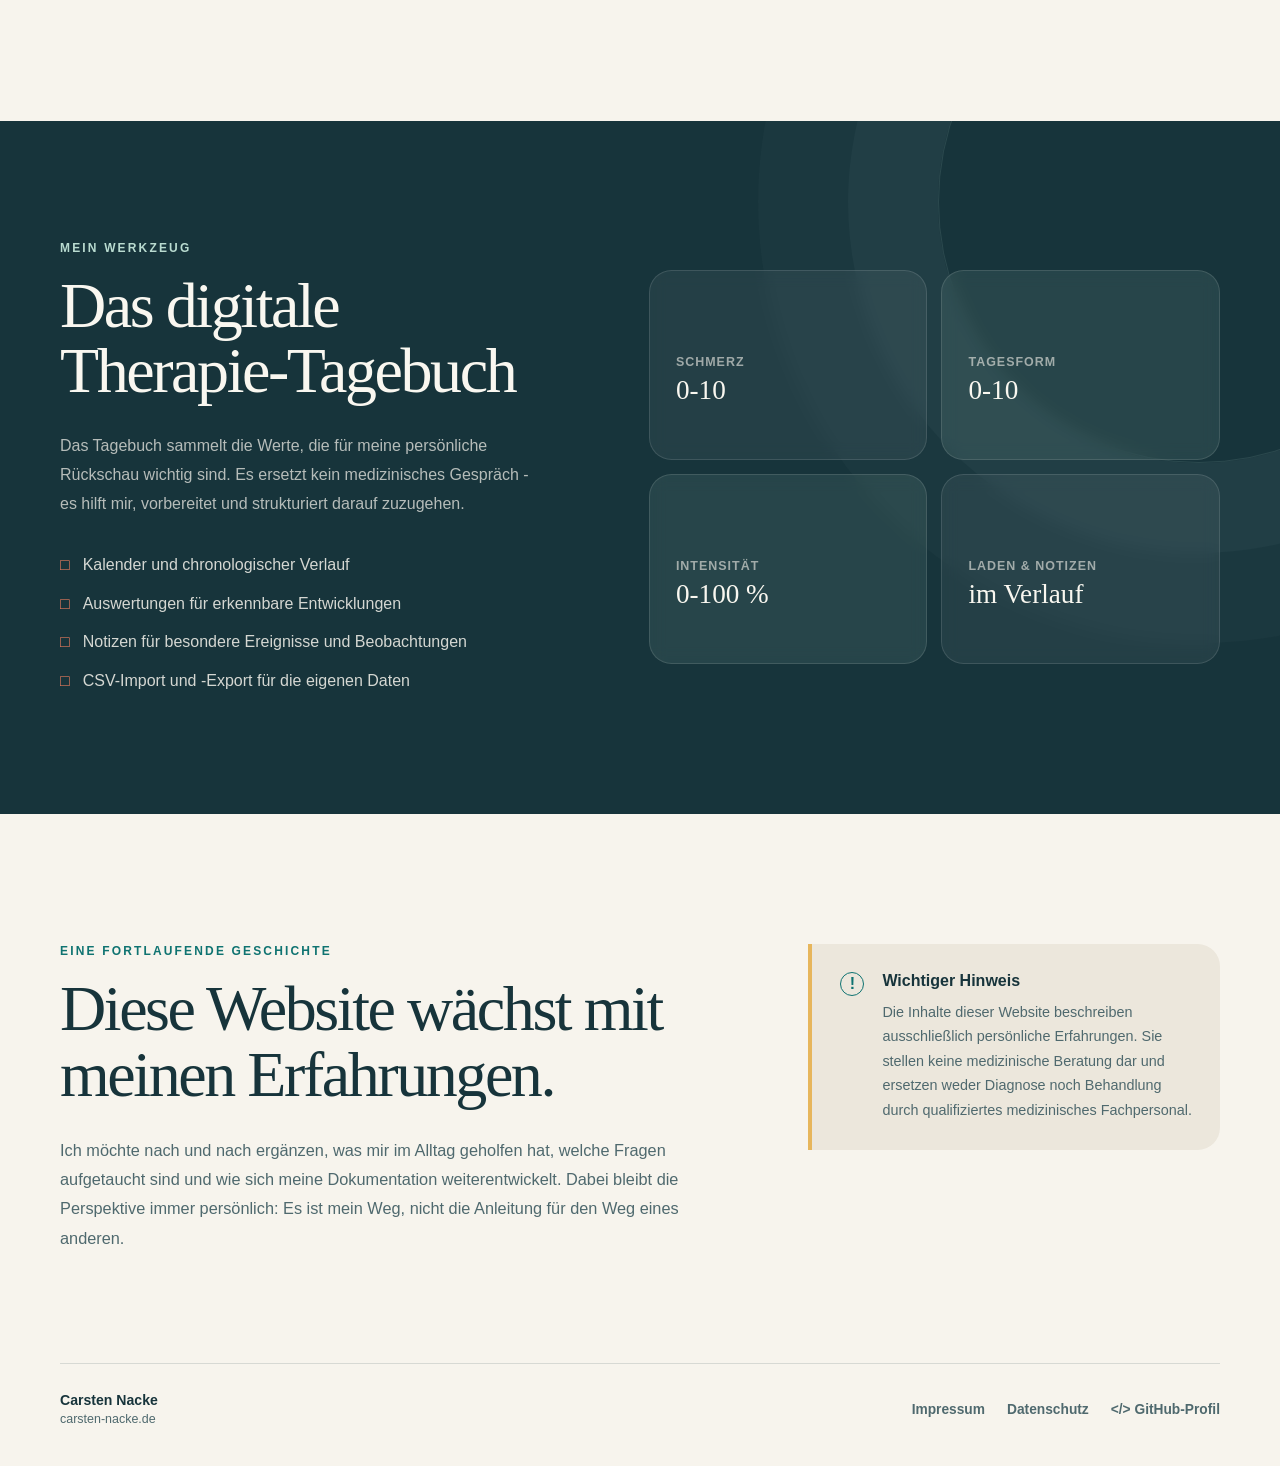
==== commit 2b9579f0: "Improve hero section layout and links Refactor hero section for better readability and structure." ====
--- a/index.html
+++ b/index.html
@@ -31,7 +31,10 @@
         <section class="hero-section section-shell">
           <div class="hero-copy">
             <p class="eyebrow">Meine persönliche Dokumentation</p>
-            <h1> Mein neues SCS-System </h>
+            <h1>
+              Mein neues
+              <span>SCS-System</span>
+            </h1>
             <p class="hero-intro">
               Ein SCS-System (Spinal Cord Stimulation) besteht aus einem 
               implantierten Impulsgeber und Elektroden am Rückenmark. 
@@ -41,20 +44,23 @@
               sich über verschiedene Programme und Intensitätsstufen 
               individuell einstellen.
             </p>
-            <p class="hero-intro">
+            <p class="hero-links-heading">
               Hier teile ich meine Erfahrungen
-            </p>  
-            <div class="tag-list" aria-label="Themenschwerpunkte">
-              <a class="chapter-link" href="mein-weg.html">
-                Mehr über meinen Weg →
-              </a>
-              <a class="chapter-link" href="programme.html">
-                Programme ansehen →
-              </a>
-              <a class="chapter-link" href="therapie-tagebuch.html">
-                Zum Therapie-Tagebuch →
-              </a>
-            </div>
+            </p>
+
+            <nav class="hero-links" aria-label="Themenschwerpunkte">
+              <a class="hero-link" href="mein-weg.html">
+                Mehr über meinen Weg <span aria-hidden="true">→</span>
+              </a>
+
+              <a class="hero-link" href="programme.html">
+                Programme ansehen <span aria-hidden="true">→</span>
+              </a>
+
+              <a class="hero-link" href="therapie-tagebuch.html">
+                Zum Therapie-Tagebuch <span aria-hidden="true">→</span>
+              </a>
+          </nav>
           </div>
 
           <aside class="signal-card">
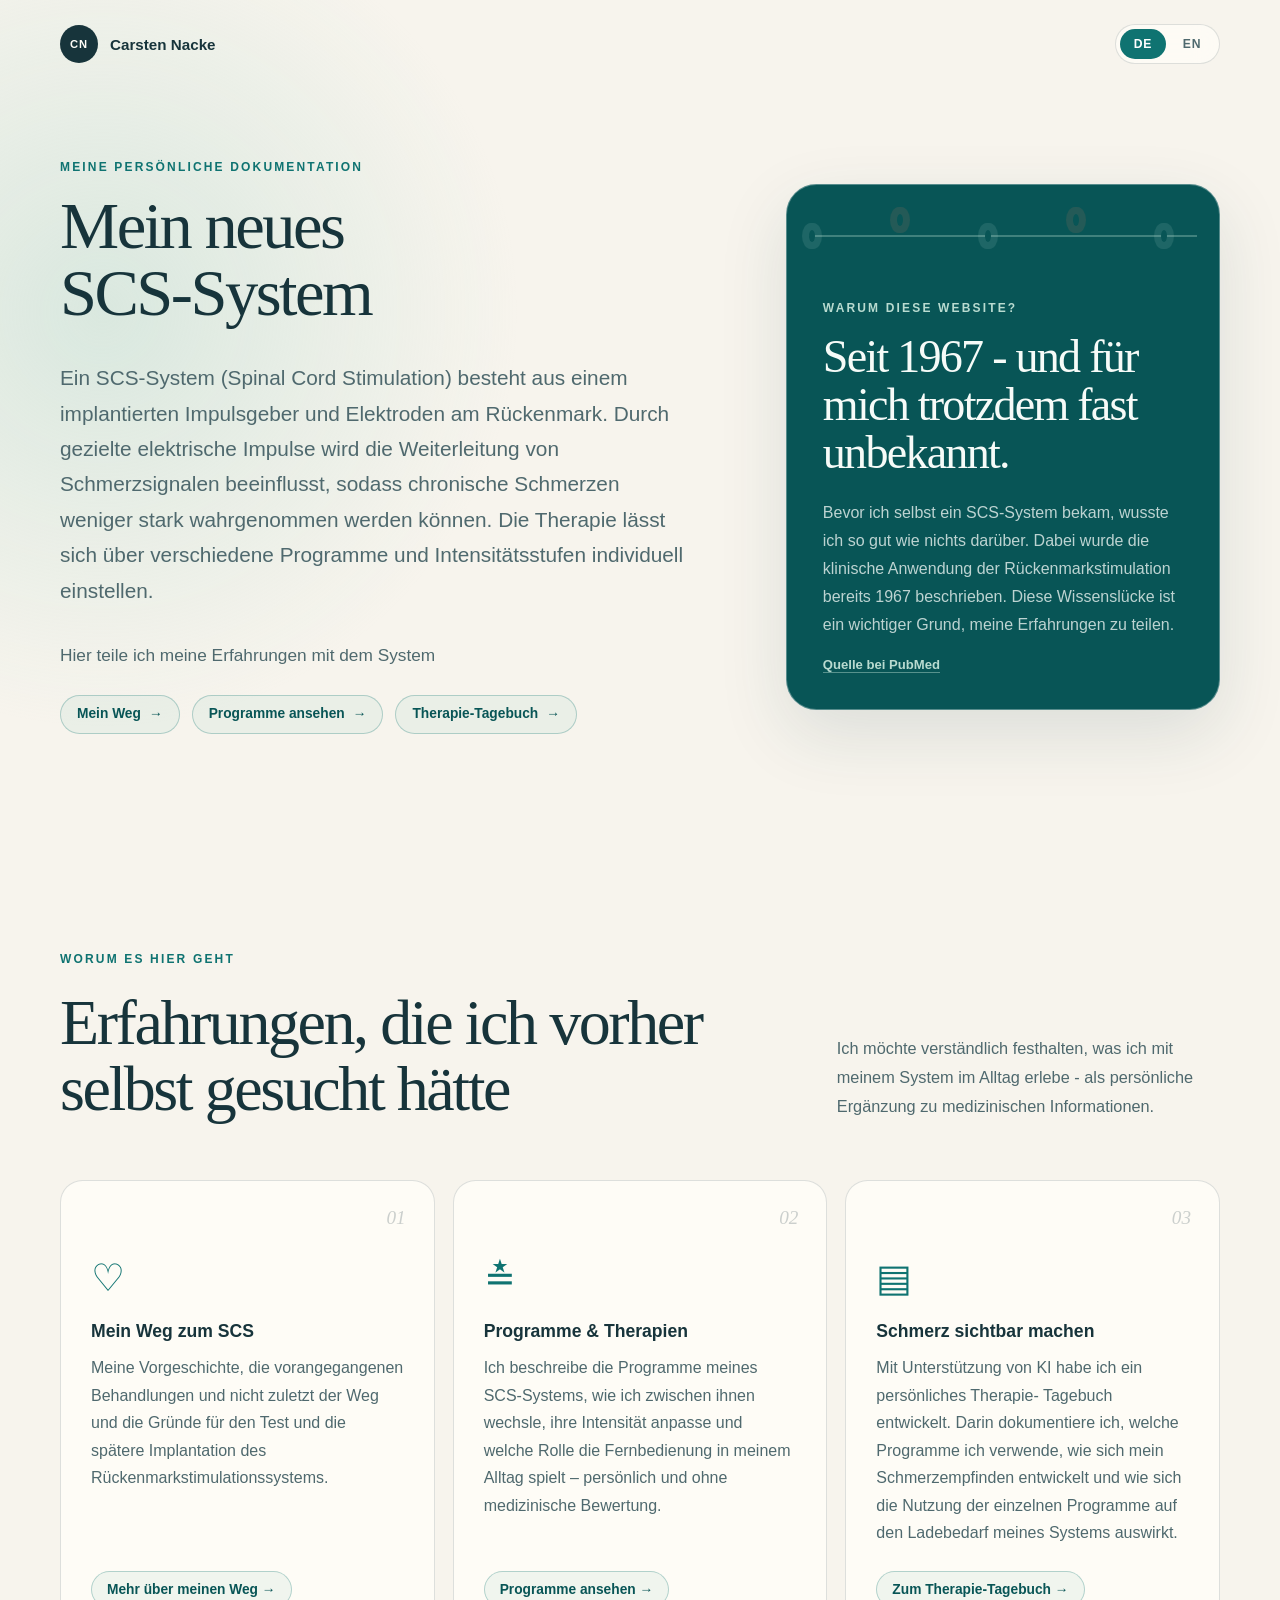
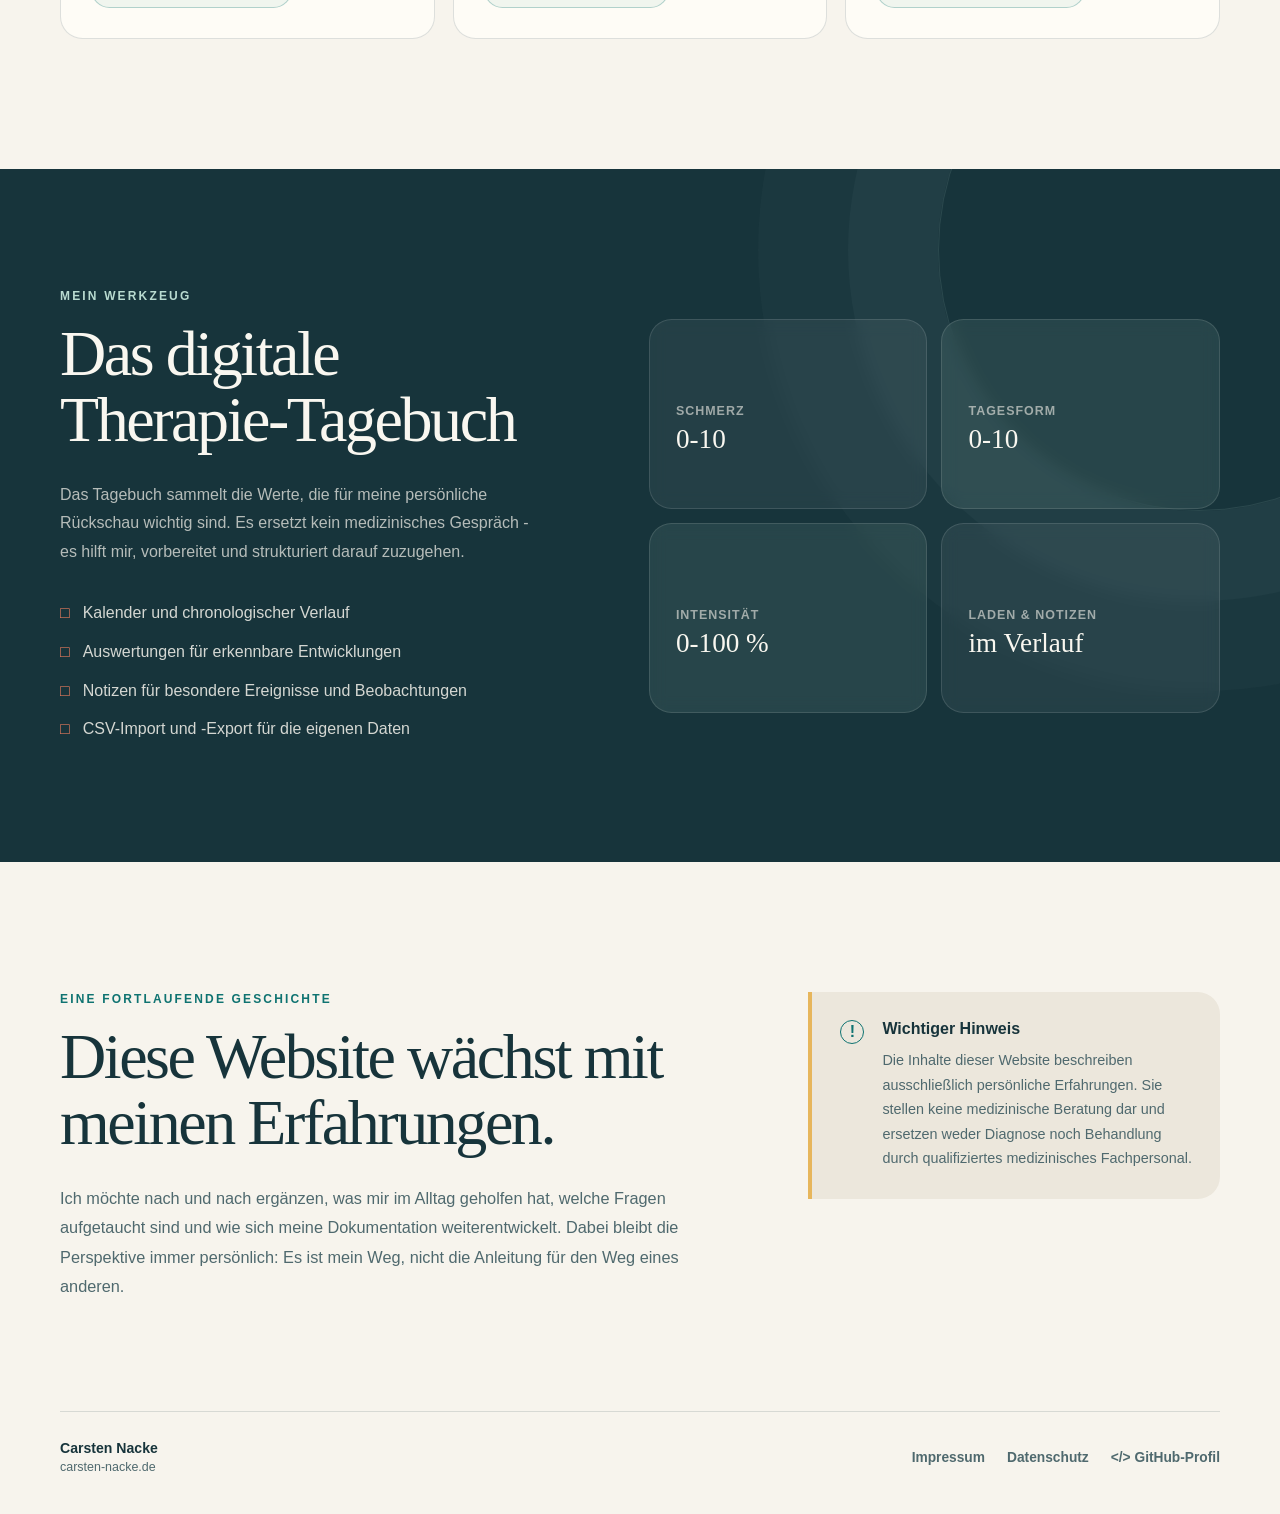
==== commit 07ef4ee3: "Update text in index.html for clarity" ====
--- a/index.html
+++ b/index.html
@@ -45,12 +45,12 @@
               individuell einstellen.
             </p>
             <p class="hero-links-heading">
-              Hier teile ich meine Erfahrungen
+              Hier teile ich meine Erfahrungen mit dem System
             </p>
 
             <nav class="hero-links" aria-label="Themenschwerpunkte">
               <a class="hero-link" href="mein-weg.html">
-                Mehr über meinen Weg <span aria-hidden="true">→</span>
+                Mein Weg <span aria-hidden="true">→</span>
               </a>
 
               <a class="hero-link" href="programme.html">
@@ -58,7 +58,7 @@
               </a>
 
               <a class="hero-link" href="therapie-tagebuch.html">
-                Zum Therapie-Tagebuch <span aria-hidden="true">→</span>
+                Therapie-Tagebuch <span aria-hidden="true">→</span>
               </a>
           </nav>
           </div>
--- a/styles.css
+++ b/styles.css
@@ -92,6 +92,11 @@
   letter-spacing: -.038em;
 }
 .hero-copy h1 { max-width: 720px; font-size: clamp(2.75rem, 5.2vw, 5rem); line-height: 1.01; }
+
+.hero-copy h1 span {
+  display: block;
+  white-space: nowrap;
+}
 .eyebrow, .card-label {
   margin: 0 0 18px;
   color: var(--teal);
@@ -100,17 +105,55 @@
   letter-spacing: .18em;
   text-transform: uppercase;
 }
+
 .hero-intro {
   max-width: 680px;
   margin: 34px 0 0;
   color: var(--ink-soft);
+  font-family: Arial, sans-serif;
   font-size: clamp(1.08rem, 1.7vw, 1.3rem);
   font-weight: 400;
   letter-spacing: normal;
   line-height: 1.7;
 }
-.tag-list { display: flex; flex-wrap: wrap; gap: 10px; margin-top: 32px; }
-.topic-tag { padding: 9px 14px; border: 1px solid var(--line); border-radius: 999px; background: rgba(255,253,248,.7); color: var(--ink-soft); font-size: .82rem; font-weight: 650; }
+
+.hero-links-heading {
+  margin: 34px 0 0;
+  color: var(--ink-soft);
+  font-family: Arial, sans-serif;
+  font-size: 1.08rem;
+  line-height: 1.6;
+}
+
+.hero-links {
+  display: flex;
+  flex-wrap: wrap;
+  gap: 12px;
+  margin-top: 26px;
+}
+
+.hero-link {
+  display: inline-flex;
+  flex: 0 0 auto;
+  align-items: center;
+  gap: 8px;
+  padding: 10px 16px;
+  border: 1px solid rgba(15, 115, 113, 0.28);
+  border-radius: 999px;
+  background: rgba(185, 219, 208, 0.2);
+  color: var(--teal-dark);
+  font-family: Arial, sans-serif;
+  font-size: 0.86rem;
+  font-weight: 700;
+  line-height: 1.2;
+  white-space: nowrap;
+}
+
+.hero-link:hover,
+.hero-link:focus-visible {
+  border-color: var(--teal);
+  background: rgba(185, 219, 208, 0.42);
+}
 
 .signal-card {
   position: relative;
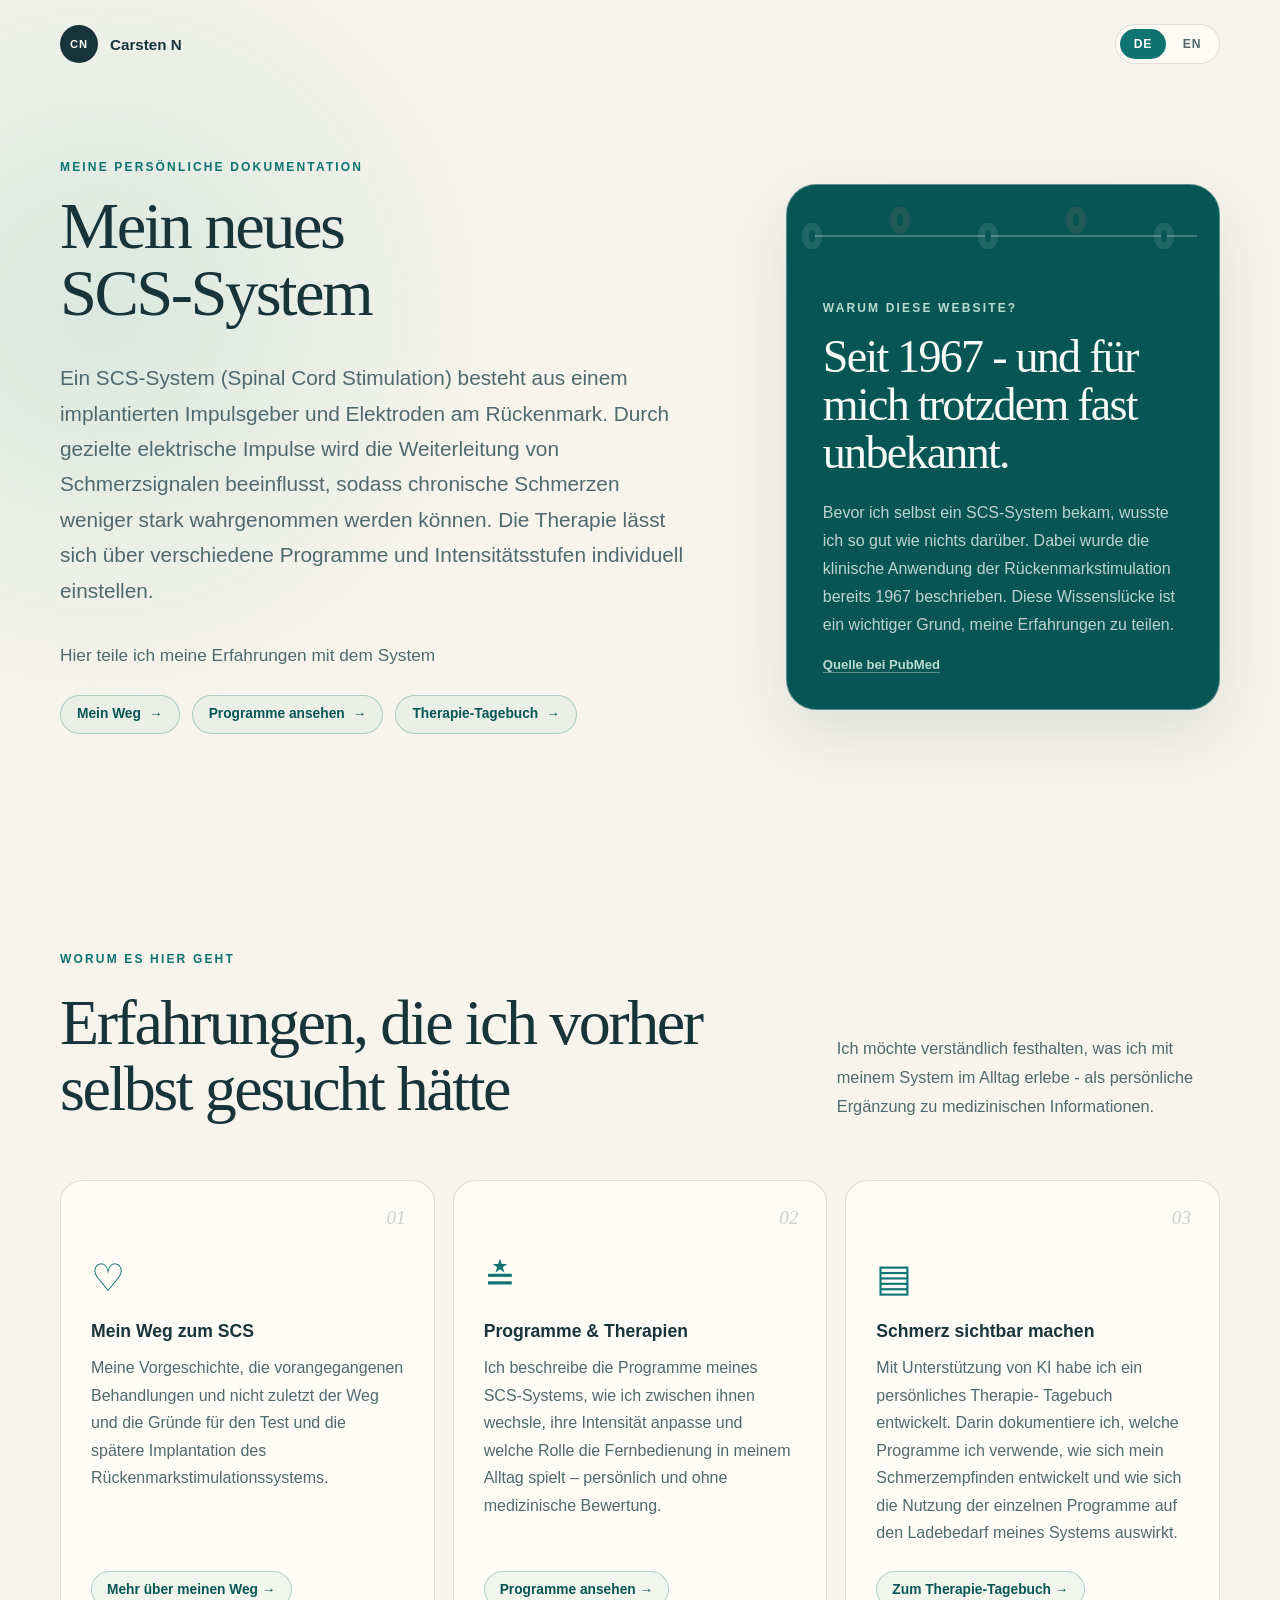
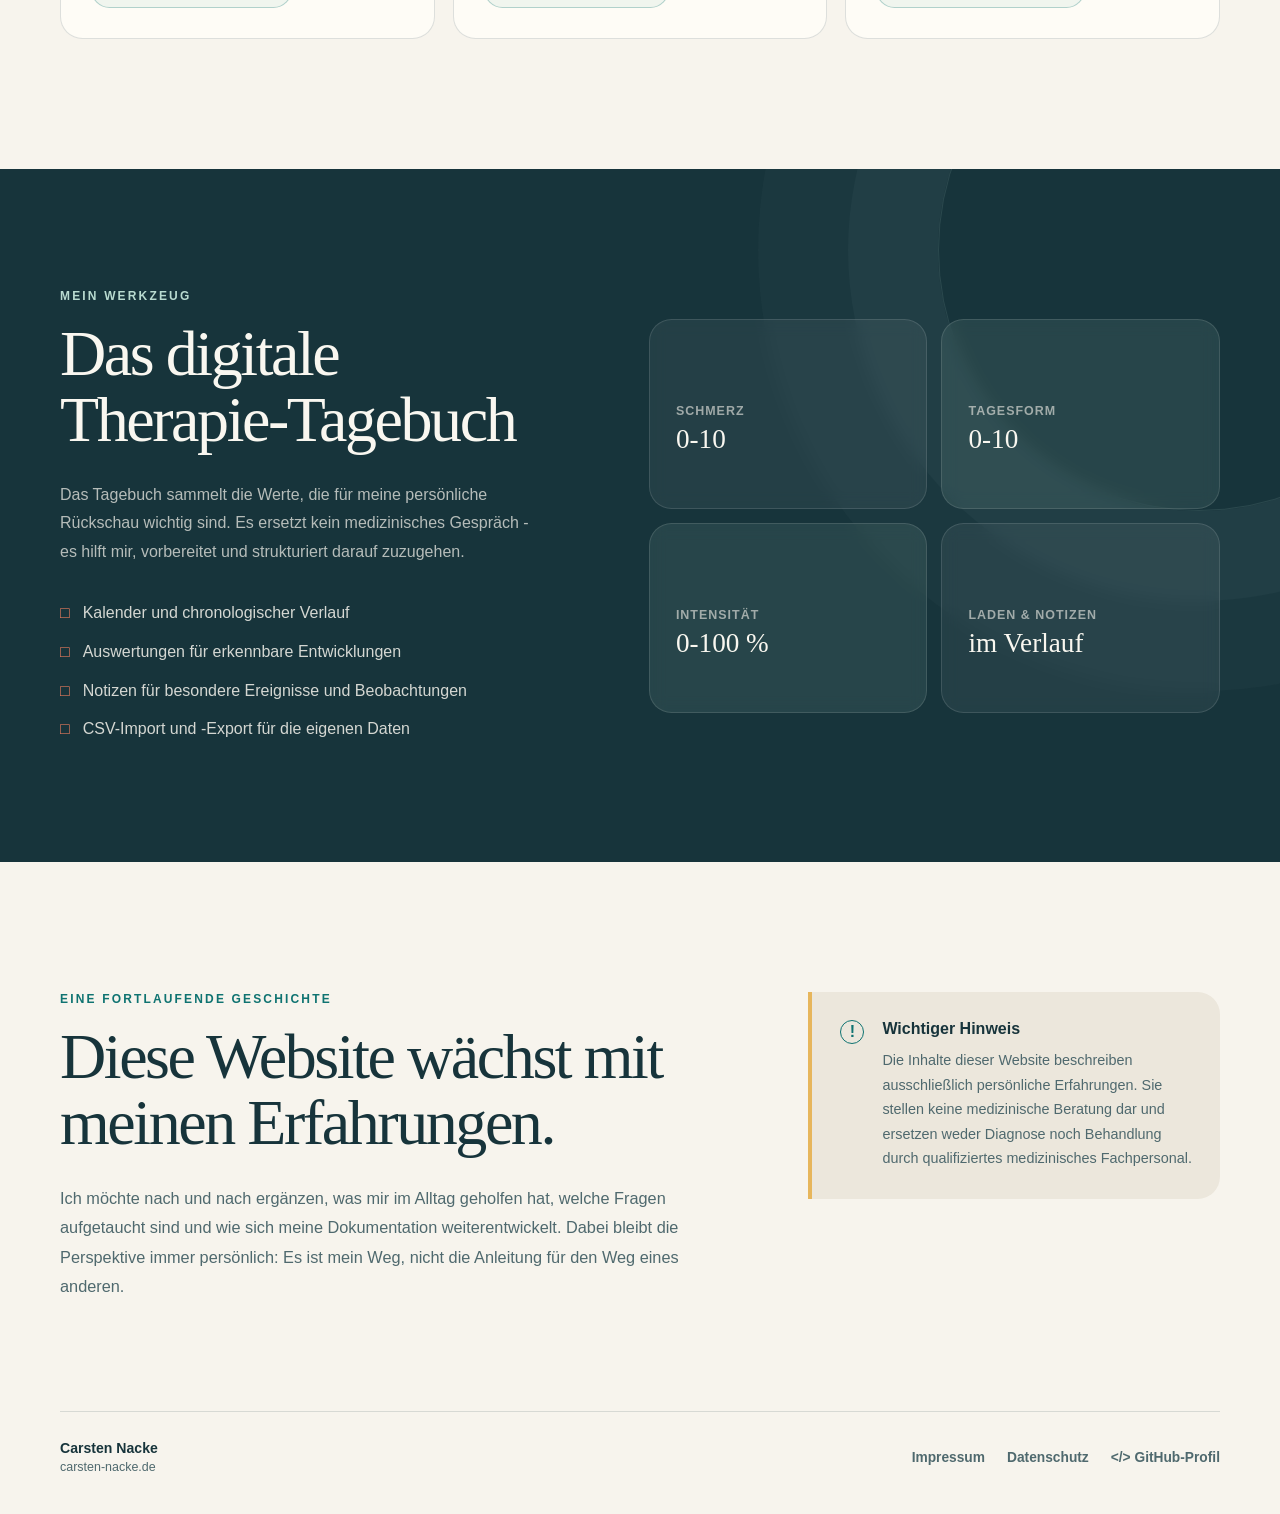
==== commit 82f469ac: "Startseite überarbeitet" ====
--- a/index.html
+++ b/index.html
@@ -5,7 +5,7 @@
   <meta charset="utf-8" />
   <meta name="viewport" content="width=device-width, initial-scale=1" />
   <meta name="description"
-    content="Carsten Nacke berichtet über sein Leben mit einem SCS-Implantat, einstellbare Therapieprogramme und sein persönliches Schmerztagebuch." />
+    content="Carsten N berichtet über sein Leben mit einem SCS-Implantat, einstellbare Therapieprogramme und sein persönliches Schmerztagebuch." />
   <meta name="theme-color" content="#f7f4ed" />
   <link rel="canonical" href="https://carsten-nacke.de/" />
   <link rel="icon" href="favicon.svg" type="image/svg+xml" />
@@ -16,9 +16,9 @@
 <body>
   <div class="site-frame" id="top">
     <header class="site-header section-shell">
-      <a class="brand" href="#top" aria-label="Carsten Nacke - Startseite">
+      <a class="brand" href="#top" aria-label="Carsten N - Startseite">
         <span class="brand-mark" aria-hidden="true">CN</span>
-        <span>Carsten Nacke</span>
+        <span>Carsten N</span>
       </a>
       <div class="language-tabs" aria-label="Sprache / Language" role="group">
         <button class="language-button active" data-language="de" type="button">DE</button>
@@ -36,12 +36,12 @@
               <span>SCS-System</span>
             </h1>
             <p class="hero-intro">
-              Ein SCS-System (Spinal Cord Stimulation) besteht aus einem 
-              implantierten Impulsgeber und Elektroden am Rückenmark. 
-              Durch gezielte elektrische Impulse wird die Weiterleitung 
-              von Schmerzsignalen beeinflusst, sodass chronische Schmerzen 
-              weniger stark wahrgenommen werden können. Die Therapie lässt 
-              sich über verschiedene Programme und Intensitätsstufen 
+              Ein SCS-System (Spinal Cord Stimulation) besteht aus einem
+              implantierten Impulsgeber und Elektroden am Rückenmark.
+              Durch gezielte elektrische Impulse wird die Weiterleitung
+              von Schmerzsignalen beeinflusst, sodass chronische Schmerzen
+              weniger stark wahrgenommen werden können. Die Therapie lässt
+              sich über verschiedene Programme und Intensitätsstufen
               individuell einstellen.
             </p>
             <p class="hero-links-heading">
@@ -60,7 +60,7 @@
               <a class="hero-link" href="therapie-tagebuch.html">
                 Therapie-Tagebuch <span aria-hidden="true">→</span>
               </a>
-          </nav>
+            </nav>
           </div>
 
           <aside class="signal-card">
@@ -97,7 +97,7 @@
               <h3>Mein Weg zum SCS</h3>
               <p>
                 Meine Vorgeschichte, die vorangegangenen Behandlungen und
-                nicht zuletzt der Weg und die Gründe für den Test und die 
+                nicht zuletzt der Weg und die Gründe für den Test und die
                 spätere Implantation des Rückenmarkstimulationssystems.
               </p>
               <a class="chapter-link" href="mein-weg.html">
@@ -109,9 +109,9 @@
               <span class="chapter-icon" aria-hidden="true">≛</span>
               <h3>Programme &amp; Therapien</h3>
               <p>
-                Ich beschreibe die Programme meines SCS-Systems, wie ich 
-                zwischen ihnen wechsle, ihre Intensität anpasse und welche 
-                Rolle die Fernbedienung in meinem Alltag spielt – 
+                Ich beschreibe die Programme meines SCS-Systems, wie ich
+                zwischen ihnen wechsle, ihre Intensität anpasse und welche
+                Rolle die Fernbedienung in meinem Alltag spielt –
                 persönlich und ohne medizinische Bewertung.
 
               </p>
@@ -125,9 +125,9 @@
               <h3>Schmerz sichtbar machen</h3>
               <p>
                 Mit Unterstützung von KI habe ich ein persönliches Therapie-
-                Tagebuch entwickelt. Darin dokumentiere ich, welche Programme 
-                ich verwende, wie sich mein Schmerzempfinden entwickelt und 
-                wie sich die Nutzung der einzelnen Programme auf den Ladebedarf 
+                Tagebuch entwickelt. Darin dokumentiere ich, welche Programme
+                ich verwende, wie sich mein Schmerzempfinden entwickelt und
+                wie sich die Nutzung der einzelnen Programme auf den Ladebedarf
                 meines Systems auswirkt.
               </p>
               <a class="chapter-link" href="therapie-tagebuch.html">
@@ -332,4 +332,4 @@
   <script src="script.js"></script>
 </body>
 
-</html>
+</html>
--- a/styles.css
+++ b/styles.css
@@ -248,6 +248,10 @@
   letter-spacing: -.038em;
   line-height: 1.01;
 }
+.content-intro h1.page-title-medium {
+  font-size: clamp(2.6rem, 4.5vw, 4.2rem);
+  line-height: 1.05;
+}
 .content-intro > p:last-child { max-width: 720px; margin: 26px 0 0; color: var(--ink-soft); font-size: 1.08rem; line-height: 1.8; }
 .content-status { display: inline-flex; margin-top: 28px; padding: 10px 14px; border-radius: 999px; background: rgba(185, 219, 208, .3); color: var(--teal-dark); font-size: .82rem; font-weight: 750; }
 .content-toc { display: grid; grid-template-columns: repeat(4, 1fr); gap: 12px; margin-top: 64px; }
